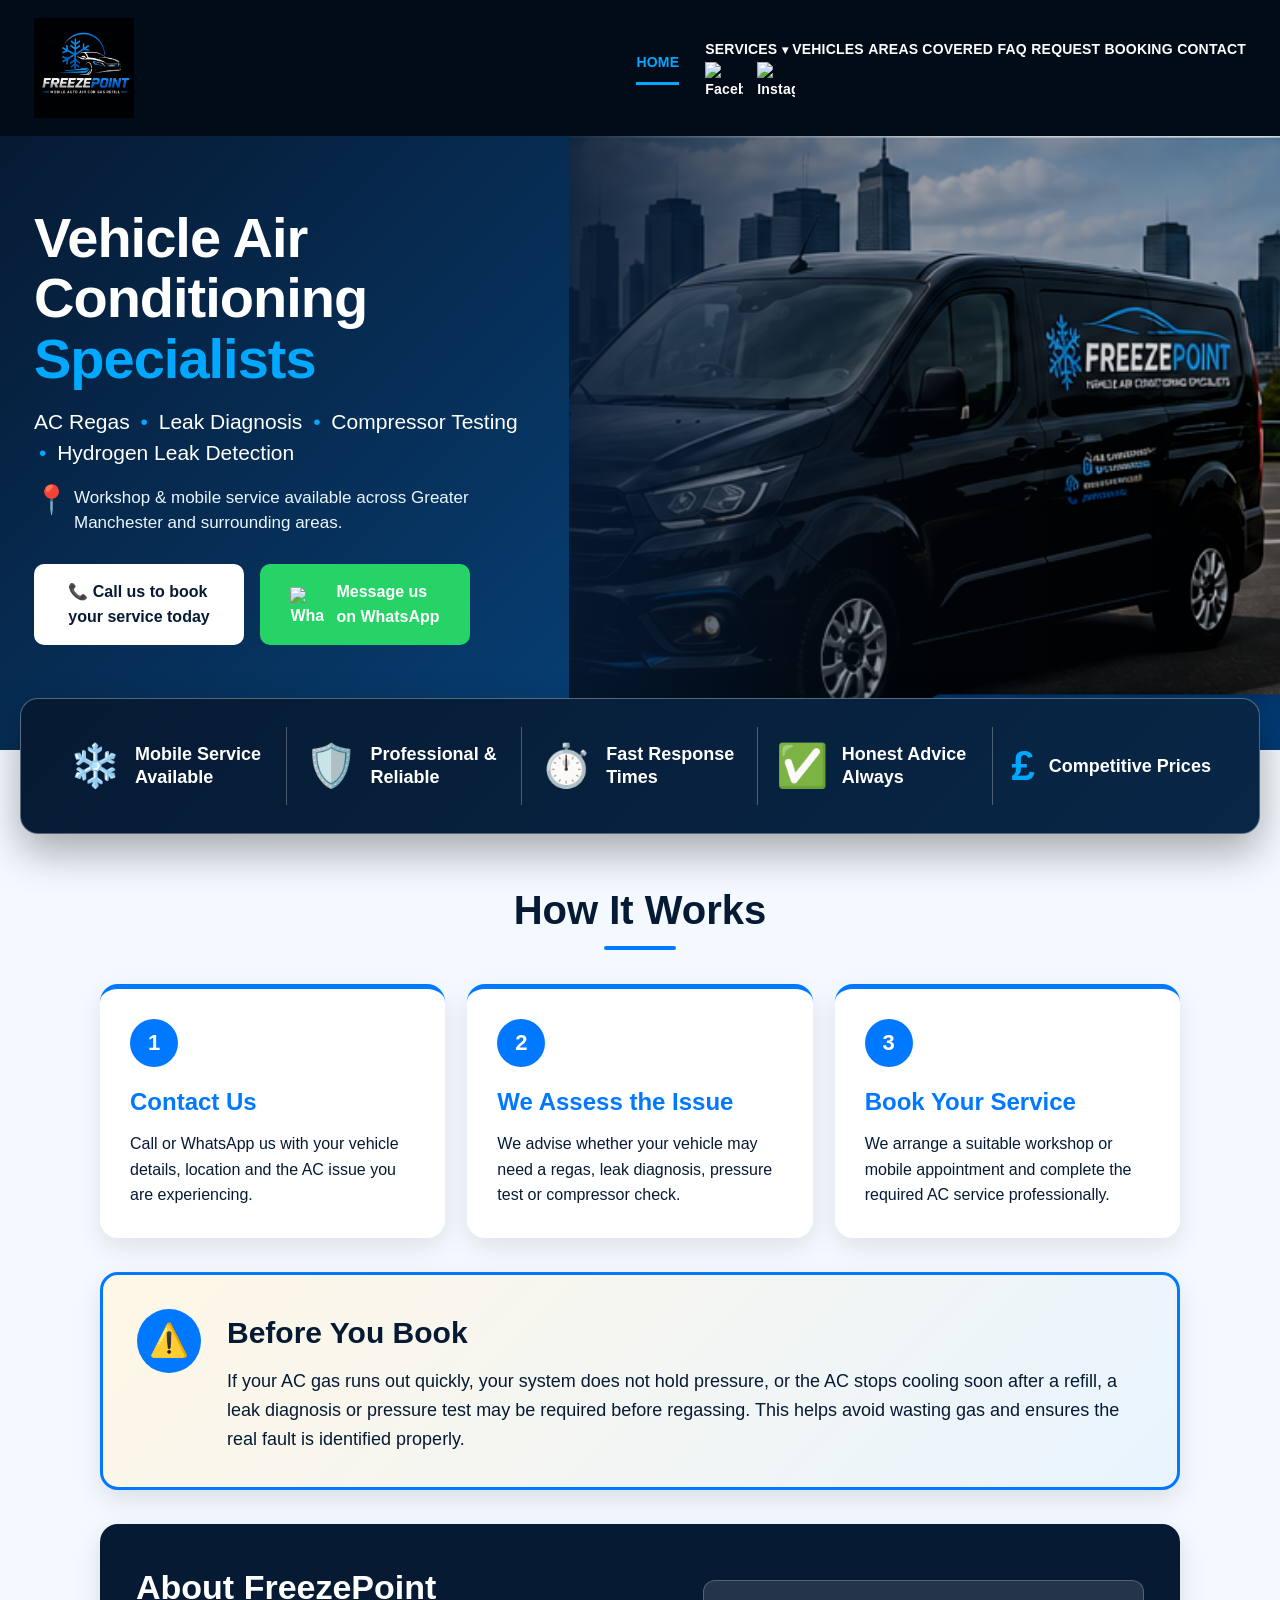
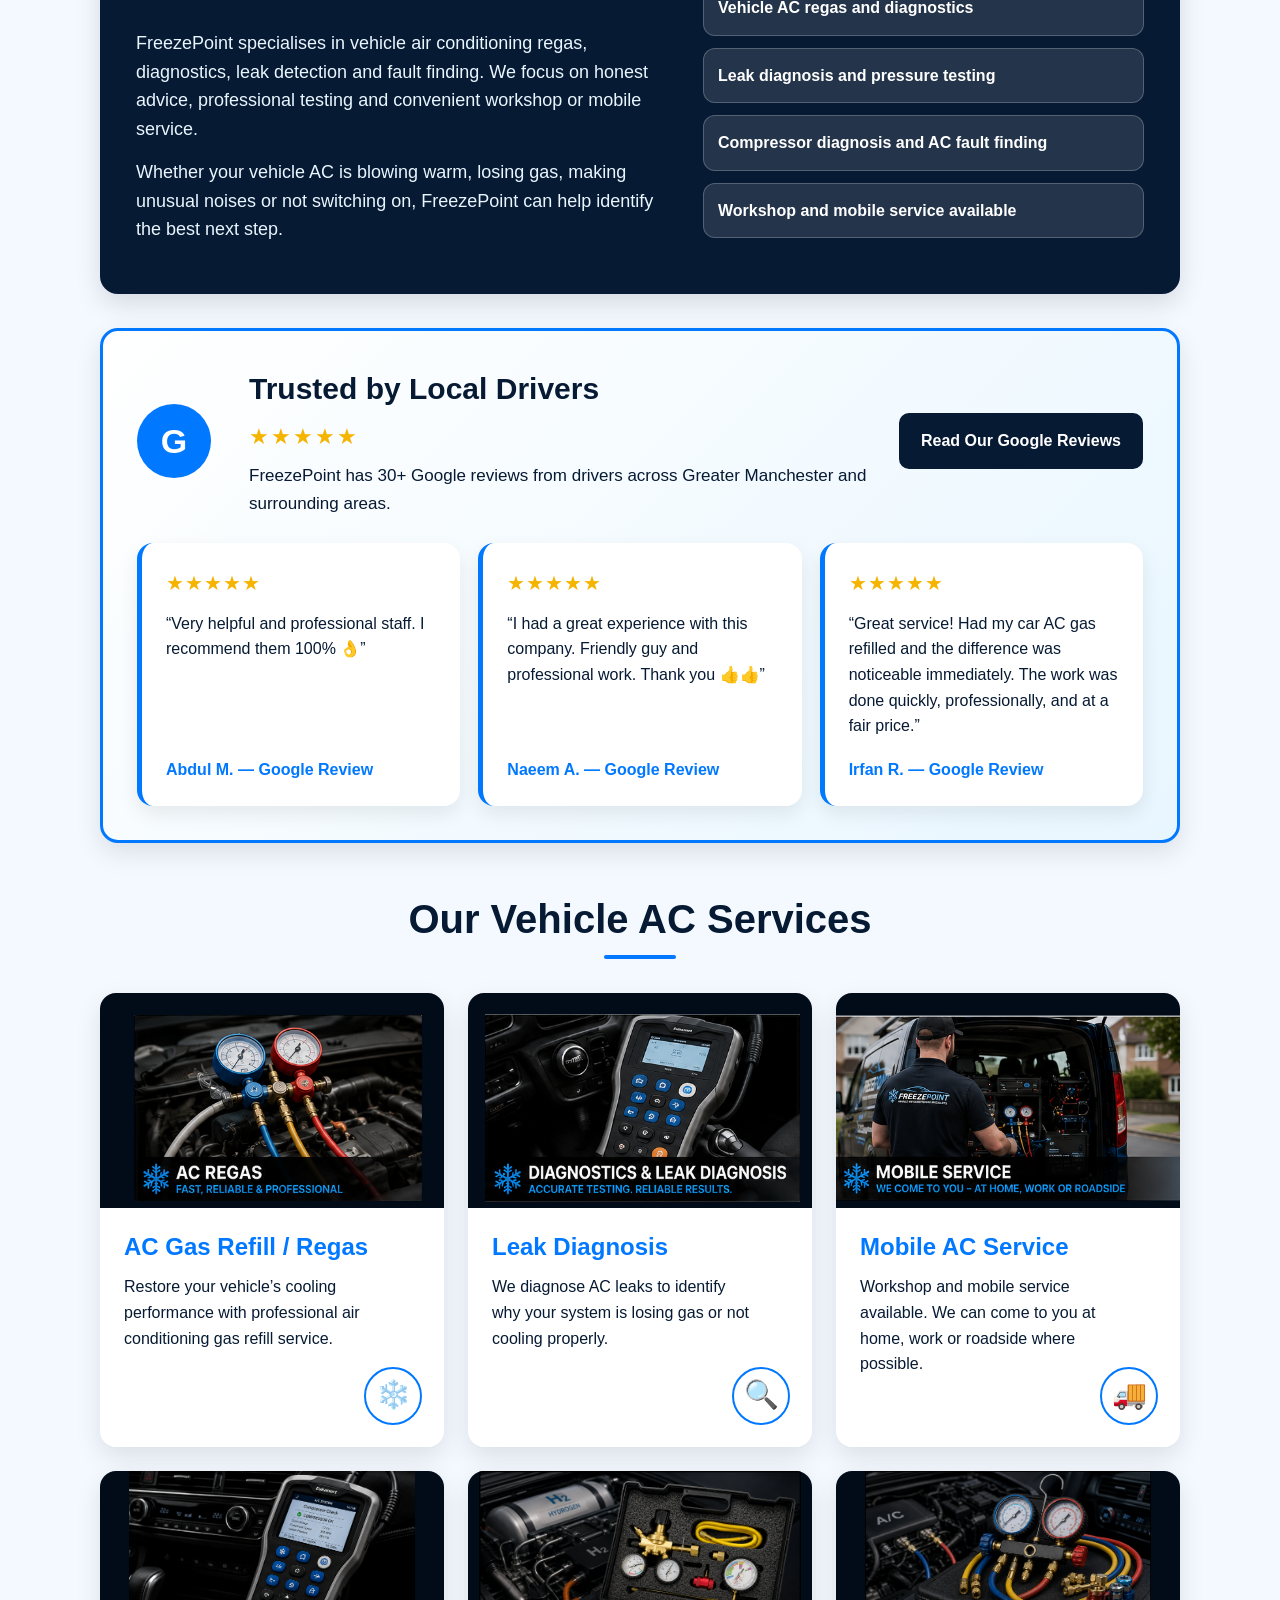
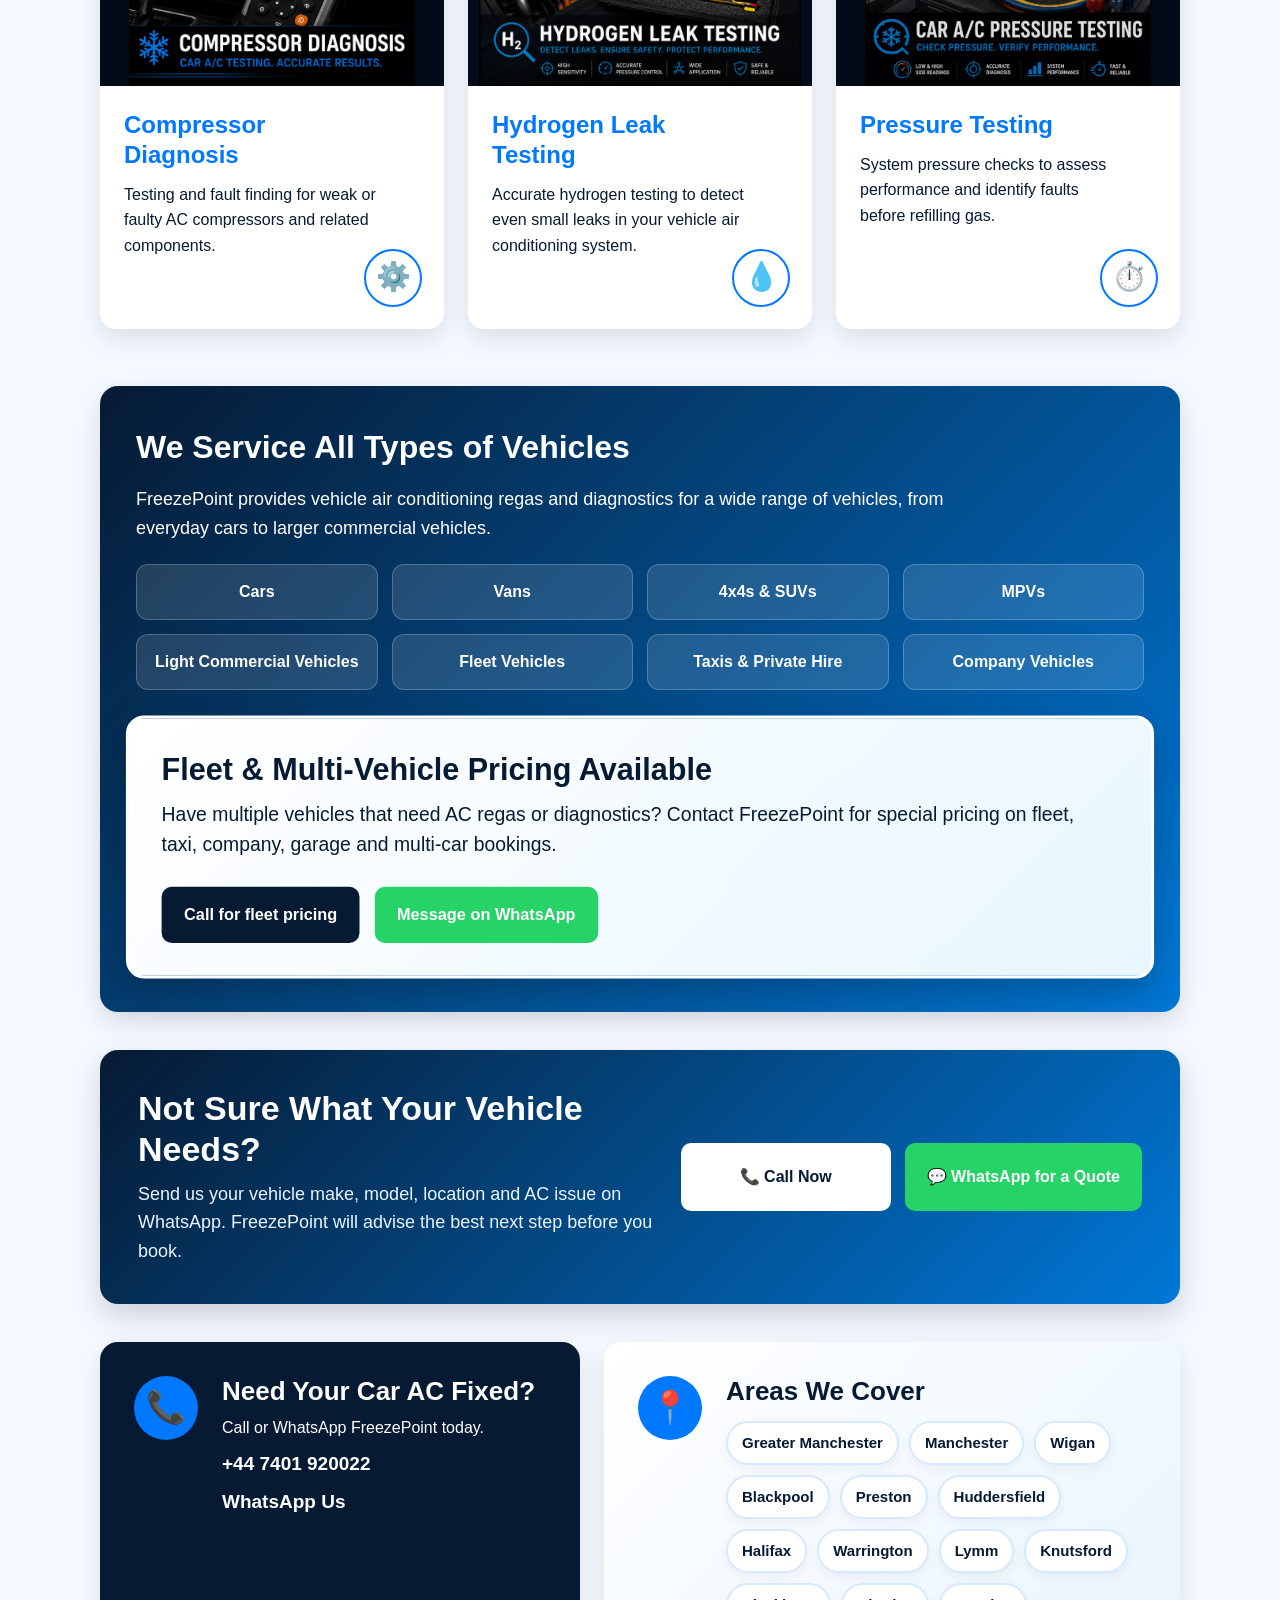
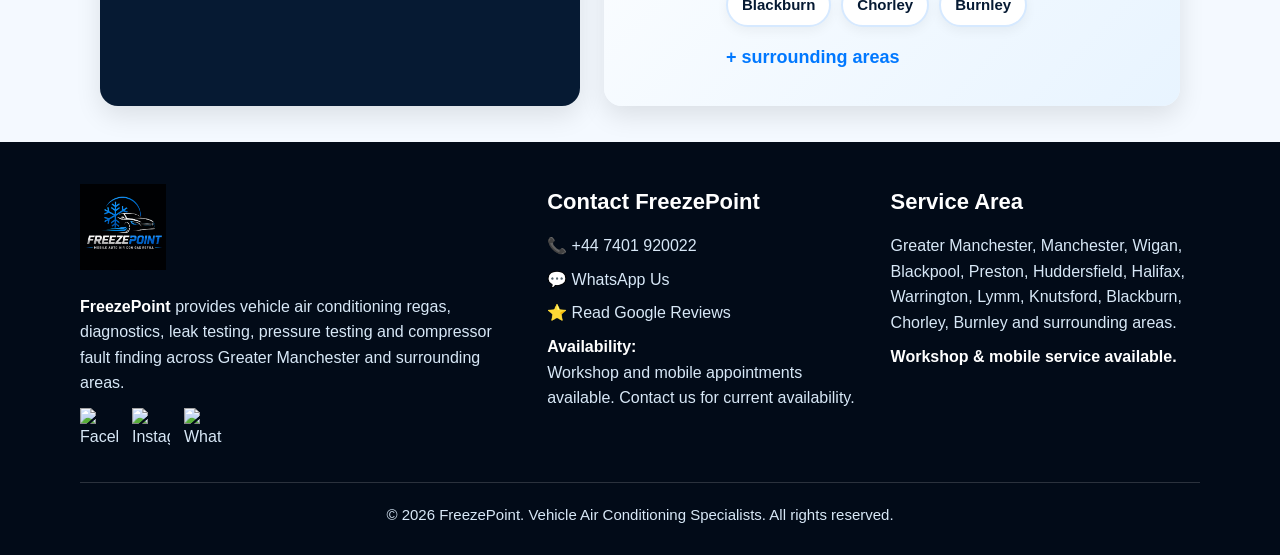
==== index.html @ a3fbeaed "Add AC not cooling link to services menu" ====
<!DOCTYPE html>
<html lang="en">
<head>
  <meta charset="UTF-8" />
  <meta name="viewport" content="width=device-width, initial-scale=1.0" />

  <title>FreezePoint | Vehicle Air Conditioning Specialists</title>

  <meta name="description" content="FreezePoint provides vehicle air conditioning services including AC regas, leak diagnosis, compressor diagnosis, hydrogen leak testing, workshop and mobile service across Greater Manchester and surrounding areas.">

  <link rel="icon" href="favicon.png">

  <style>
    * {
      margin: 0;
      padding: 0;
      box-sizing: border-box;
    }

    body {
      font-family: Arial, Helvetica, sans-serif;
      background: #f4f9ff;
      color: #061a33;
      line-height: 1.6;
    }

    a {
      text-decoration: none;
    }

    .navbar {
      background: #020b18;
      padding: 18px 34px;
      min-height: 118px;
      display: flex;
      align-items: center;
      justify-content: space-between;
      gap: 25px;
      flex-wrap: wrap;
    }

    .logo {
      height: 100px;
      width: auto;
      display: block;
      object-fit: contain;
    }

    .nav-right {
      display: flex;
      align-items: center;
      gap: 26px;
      flex-wrap: wrap;
    }

    .nav-right a {
      color: white;
      font-size: 14px;
      font-weight: 800;
      letter-spacing: 0.2px;
    }

    .nav-right a:hover,
    .nav-right .active {
      color: #00a8ff;
    }

    .nav-right .active {
      border-bottom: 3px solid #00a8ff;
      padding-bottom: 8px;
    }

  .nav-dropdown {
  position: relative;
  display: inline-block;
}

.dropdown-toggle {
  background: none;
  border: none;
  color: white;
  font-size: 14px;
  font-weight: 800;
  letter-spacing: 0.2px;
  cursor: pointer;
  font-family: Arial, Helvetica, sans-serif;
}

.dropdown-toggle::after {
  content: " ▾";
  font-size: 12px;
}

.dropdown-menu {
  display: none;
  position: absolute;
  top: 28px;
  left: 0;
  background: #020b18;
  min-width: 250px;
  border-radius: 10px;
  padding: 10px 0;
  box-shadow: 0 12px 28px rgba(0,0,0,0.28);
  z-index: 99999;
  text-align: left;
}

.dropdown-menu a {
  display: block;
  padding: 12px 18px;
  color: white;
  font-size: 14px;
  font-weight: 800;
  white-space: nowrap;
}

.dropdown-menu a:hover {
  background: #061a33;
  color: #00a8ff;
}

.nav-dropdown.open .dropdown-menu {
  display: block;
}
    .social-icons {
      display: flex;
      gap: 14px;
      align-items: center;
    }

    .social-icons img {
      width: 38px;
      height: 38px;
      display: block;
      transition: transform 0.2s ease;
    }

    .social-icons img:hover {
      transform: scale(1.08);
    }

    .hero {
      background: #061a33;
      color: white;
      display: grid;
      grid-template-columns: 1fr 1.25fr;
      min-height: 520px;
      overflow: hidden;
    }

    .hero-text {
      padding: 72px 34px 105px;
      display: flex;
      flex-direction: column;
      justify-content: center;
      background: linear-gradient(135deg, #061a33, #073f74);
      position: relative;
      z-index: 2;
    }

    .hero-text h1 {
      font-size: 56px;
      line-height: 1.08;
      font-weight: 900;
      margin-bottom: 18px;
      letter-spacing: -1px;
    }

    .hero-text h1 span {
      color: #00a8ff;
      display: block;
    }

    .hero-services {
      font-size: 21px;
      line-height: 1.45;
      margin-bottom: 18px;
      max-width: 520px;
      text-align: left;
    }

    .blue-dot {
      color: #00a8ff;
      padding: 0 5px;
    }

    .hero-location {
      display: grid;
      grid-template-columns: 28px 1fr;
      gap: 12px;
      align-items: start;
      font-size: 17px;
      line-height: 1.45;
      max-width: 520px;
      margin-bottom: 28px;
      color: #eaf6ff;
    }

    .pin {
      color: #00a8ff;
      font-size: 28px;
      line-height: 1;
    }

    .hero-buttons {
      display: flex;
      gap: 16px;
      flex-wrap: wrap;
      align-items: center;
      max-width: 520px;
    }

    .btn {
      display: inline-flex;
      align-items: center;
      justify-content: center;
      gap: 12px;
      padding: 15px 22px;
      border-radius: 10px;
      font-weight: 900;
      font-size: 16px;
      min-height: 68px;
      min-width: 210px;
      text-align: left;
      transition: transform 0.2s ease, opacity 0.2s ease;
    }

    .btn:hover {
      transform: translateY(-2px);
      opacity: 0.94;
    }

    .btn-call {
      background: white;
      color: #061a33;
    }

    .btn-whatsapp {
      background: #25d366;
      color: white;
    }

    .btn img {
      width: 34px;
      height: 34px;
    }

    .hero-image {
      position: relative;
      min-height: 520px;
      background: #020b18;
      overflow: hidden;
    }

    .hero-image::before {
      content: "";
      position: absolute;
      inset: 0;
      background: linear-gradient(90deg, rgba(6,26,51,0.9), rgba(6,26,51,0.15), rgba(6,26,51,0));
      z-index: 2;
    }

    .hero-image img {
      width: 100%;
      height: 100%;
      object-fit: cover;
      object-position: right center;
      display: block;
      filter: brightness(0.9) contrast(1.05);
    }

    .trust-bar {
      max-width: 1240px;
      margin: -52px auto 52px;
      background: linear-gradient(135deg, #061a33, #082747);
      color: white;
      border-radius: 18px;
      padding: 28px 30px;
      display: grid;
      grid-template-columns: repeat(5, 1fr);
      box-shadow: 0 18px 42px rgba(0,0,0,0.32);
      position: relative;
      z-index: 5;
      border: 1px solid rgba(255,255,255,0.32);
    }

    .trust-item {
      display: flex;
      align-items: center;
      justify-content: center;
      gap: 14px;
      padding: 10px 18px;
      border-right: 1px solid rgba(255,255,255,0.28);
      font-size: 18px;
      font-weight: 900;
      line-height: 1.25;
      text-align: left;
      min-height: 78px;
    }

    .trust-item:last-child {
      border-right: none;
    }

    .trust-icon {
      font-size: 42px;
      color: #00a8ff;
      flex: 0 0 auto;
    }

    section {
      max-width: 1120px;
      margin: auto;
      padding: 22px 20px;
    }

    .section-title {
      text-align: center;
      margin-bottom: 34px;
    }

    .section-title h2 {
      font-size: 40px;
      color: #061a33;
      line-height: 1.2;
      margin-bottom: 12px;
      font-weight: 900;
    }

    .underline {
      width: 72px;
      height: 4px;
      background: #0078ff;
      border-radius: 20px;
      margin: 0 auto;
    }

    .how-it-works {
      max-width: 1120px;
      margin: 10px auto 20px;
      padding: 0 20px;
    }

    .how-grid {
      display: grid;
      grid-template-columns: repeat(3, 1fr);
      gap: 22px;
    }

    .how-card {
      background: white;
      border-radius: 18px;
      padding: 30px;
      box-shadow: 0 10px 26px rgba(0,0,0,0.09);
      border-top: 5px solid #0078ff;
      min-height: 230px;
    }

    .how-number {
      width: 48px;
      height: 48px;
      border-radius: 50%;
      background: #0078ff;
      color: white;
      display: flex;
      align-items: center;
      justify-content: center;
      font-size: 22px;
      font-weight: 900;
      margin-bottom: 16px;
    }

    .how-card h3 {
      font-size: 24px;
      color: #0078ff;
      margin-bottom: 10px;
      font-weight: 900;
    }

    .how-card p {
      font-size: 16px;
      color: #061a33;
    }

    .before-book {
      max-width: 1120px;
      margin: 34px auto 20px;
      padding: 0 20px;
    }

    .before-book-box {
      background: linear-gradient(135deg, #fff7e6, #e8f4ff);
      border: 3px solid #0078ff;
      border-radius: 18px;
      padding: 34px;
      box-shadow: 0 10px 26px rgba(0,0,0,0.10);
      display: grid;
      grid-template-columns: 70px 1fr;
      gap: 20px;
      align-items: start;
    }

    .before-icon {
      width: 64px;
      height: 64px;
      border-radius: 50%;
      background: #0078ff;
      color: white;
      display: flex;
      align-items: center;
      justify-content: center;
      font-size: 32px;
    }

    .before-book-box h2 {
      font-size: 30px;
      color: #061a33;
      margin-bottom: 10px;
      font-weight: 900;
    }

    .before-book-box p {
      font-size: 18px;
      color: #061a33;
      max-width: 900px;
    }

    .about-section {
      max-width: 1120px;
      margin: 34px auto 30px;
      padding: 0 20px;
    }

    .about-box {
      background: #061a33;
      color: white;
      border-radius: 18px;
      padding: 36px;
      box-shadow: 0 10px 26px rgba(0,0,0,0.12);
      display: grid;
      grid-template-columns: 1.1fr 0.9fr;
      gap: 28px;
      align-items: center;
    }

    .about-box h2 {
      font-size: 34px;
      margin-bottom: 14px;
      font-weight: 900;
    }

    .about-box p {
      font-size: 18px;
      color: #eaf6ff;
      margin-bottom: 14px;
    }

    .about-highlights {
      display: grid;
      grid-template-columns: 1fr;
      gap: 12px;
    }

    .about-highlights div {
      background: rgba(255,255,255,0.12);
      border: 1px solid rgba(255,255,255,0.22);
      border-radius: 12px;
      padding: 14px;
      font-weight: 900;
      color: white;
    }

    .google-reviews {
      max-width: 1120px;
      margin: 34px auto 30px;
      padding: 0 20px;
    }

    .reviews-box {
      background: linear-gradient(135deg, #ffffff, #e8f6ff);
      border: 3px solid #0078ff;
      border-radius: 18px;
      padding: 34px;
      box-shadow: 0 10px 26px rgba(0,0,0,0.10);
    }

    .reviews-top {
      display: grid;
      grid-template-columns: 90px 1fr auto;
      gap: 22px;
      align-items: center;
      margin-bottom: 26px;
    }

    .reviews-icon {
      width: 74px;
      height: 74px;
      border-radius: 50%;
      background: #0078ff;
      color: white;
      display: flex;
      align-items: center;
      justify-content: center;
      font-size: 34px;
      font-weight: 900;
    }

    .reviews-box h2 {
      font-size: 30px;
      color: #061a33;
      margin-bottom: 6px;
      font-weight: 900;
    }

    .reviews-stars {
      font-size: 22px;
      margin-bottom: 8px;
      color: #f5b400;
      letter-spacing: 2px;
    }

    .reviews-box p {
      font-size: 17px;
      color: #061a33;
    }

    .reviews-button {
      display: inline-flex;
      align-items: center;
      justify-content: center;
      background: #061a33;
      color: white;
      padding: 15px 22px;
      border-radius: 10px;
      font-weight: 900;
      font-size: 16px;
      min-width: 210px;
      white-space: nowrap;
      transition: transform 0.2s ease, opacity 0.2s ease;
    }

    .reviews-button:hover {
      transform: translateY(-2px);
      opacity: 0.94;
    }

    .review-cards {
      display: grid;
      grid-template-columns: repeat(3, 1fr);
      gap: 18px;
    }

    .review-card {
      background: white;
      border-radius: 16px;
      padding: 24px;
      box-shadow: 0 8px 20px rgba(0,0,0,0.08);
      border-left: 5px solid #0078ff;
      min-height: 235px;
      display: flex;
      flex-direction: column;
      justify-content: space-between;
    }

    .review-card .stars {
      color: #f5b400;
      font-size: 20px;
      letter-spacing: 1px;
      margin-bottom: 12px;
    }

    .review-card p {
      font-size: 16px;
      color: #061a33;
      margin-bottom: 18px;
    }

    .review-name {
      font-weight: 900;
      color: #0078ff;
      font-size: 16px;
    }

    .services-grid {
      display: grid;
      grid-template-columns: repeat(3, 1fr);
      gap: 24px;
    }

    .service-card {
      background: white;
      border-radius: 16px;
      overflow: hidden;
      box-shadow: 0 10px 26px rgba(0,0,0,0.10);
      display: flex;
      flex-direction: column;
      min-height: 430px;
      transition: transform 0.2s ease;
    }

    .service-card:hover {
      transform: translateY(-4px);
    }

    .service-image {
      height: 215px;
      background: #020b18;
      overflow: hidden;
      display: flex;
      align-items: center;
      justify-content: center;
    }

    .service-image img {
      width: 100%;
      height: 100%;
      object-fit: contain;
      object-position: center;
      display: block;
      background: #020b18;
    }

    .service-content {
      position: relative;
      flex: 1;
      padding: 24px 24px 70px;
    }

    .service-content h3 {
      color: #0078ff;
      font-size: 24px;
      line-height: 1.25;
      margin-bottom: 12px;
      font-weight: 900;
      padding-right: 42px;
    }

    .service-content p {
      font-size: 16px;
      color: #061a33;
      padding-right: 36px;
    }

    .card-icon {
      position: absolute;
      right: 22px;
      bottom: 22px;
      width: 58px;
      height: 58px;
      border: 2px solid #0078ff;
      border-radius: 50%;
      color: #0078ff;
      background: white;
      display: flex;
      align-items: center;
      justify-content: center;
      font-size: 28px;
    }

    .vehicle-types {
      max-width: 1120px;
      margin: 35px auto 20px;
      padding: 0 20px;
    }

    .vehicle-types-box {
      background: linear-gradient(135deg, #061a33, #0078d7);
      color: white;
      border-radius: 18px;
      padding: 36px;
      box-shadow: 0 10px 26px rgba(0,0,0,0.12);
    }

    .vehicle-types-box h2 {
      text-align: left;
      font-size: 32px;
      margin-bottom: 12px;
      font-weight: 900;
    }

    .vehicle-types-box p {
      font-size: 18px;
      margin-bottom: 22px;
      max-width: 850px;
    }

    .vehicle-list {
      display: grid;
      grid-template-columns: repeat(4, 1fr);
      gap: 14px;
      margin-bottom: 28px;
    }

    .vehicle-list div {
      background: rgba(255,255,255,0.12);
      border: 1px solid rgba(255,255,255,0.22);
      border-radius: 12px;
      padding: 14px;
      font-weight: 800;
      text-align: center;
    }

    .fleet-pricing {
      background: linear-gradient(135deg, #ffffff, #e8f6ff);
      color: #061a33;
      border: 3px solid #ffffff;
      border-radius: 18px;
      padding: 32px;
      margin-top: 12px;
      box-shadow: 0 14px 34px rgba(0,0,0,0.22);
      transform: scale(1.02);
    }

    .fleet-pricing h3 {
      font-size: 30px;
      line-height: 1.2;
      margin-bottom: 12px;
      font-weight: 900;
      color: #061a33;
    }

    .fleet-pricing p {
      font-size: 19px;
      line-height: 1.55;
      margin-bottom: 18px;
      max-width: 930px;
      color: #061a33;
    }

    .fleet-pricing a {
      display: inline-flex;
      align-items: center;
      justify-content: center;
      background: #061a33;
      color: white;
      padding: 15px 22px;
      border-radius: 10px;
      font-weight: 900;
      font-size: 16px;
      margin-right: 10px;
      margin-top: 8px;
      min-width: 190px;
    }

    .fleet-pricing .whatsapp-link {
      background: #25d366;
      color: white;
    }

    .final-cta {
      max-width: 1120px;
      margin: 38px auto 20px;
      padding: 0 20px;
    }

    .final-cta-box {
      background: linear-gradient(135deg, #061a33, #0078d7);
      color: white;
      border-radius: 18px;
      padding: 38px;
      box-shadow: 0 12px 30px rgba(0,0,0,0.16);
      display: grid;
      grid-template-columns: 1fr auto;
      gap: 26px;
      align-items: center;
    }

    .final-cta-box h2 {
      font-size: 34px;
      line-height: 1.2;
      margin-bottom: 10px;
      font-weight: 900;
    }

    .final-cta-box p {
      font-size: 18px;
      color: #eaf6ff;
      max-width: 760px;
    }

    .final-cta-buttons {
      display: flex;
      flex-wrap: wrap;
      gap: 14px;
      justify-content: flex-end;
    }

    .cta-white {
      background: white;
      color: #061a33;
    }

    .cta-green {
      background: #25d366;
      color: white;
    }

    .bottom-grid {
      max-width: 1120px;
      margin: 38px auto 36px;
      padding: 0 20px;
      display: grid;
      grid-template-columns: 1fr 1.2fr;
      gap: 24px;
    }

    .contact-box,
    .areas-box {
      border-radius: 18px;
      box-shadow: 0 10px 26px rgba(0,0,0,0.10);
      min-height: 220px;
    }

    .contact-box {
      background: #061a33;
      color: white;
      padding: 34px;
      display: grid;
      grid-template-columns: 70px 1fr;
      gap: 18px;
      align-items: start;
    }

    .areas-box {
      background: linear-gradient(135deg, #ffffff, #e8f4ff);
      color: #061a33;
      padding: 34px;
      display: grid;
      grid-template-columns: 70px 1fr;
      gap: 18px;
      align-items: start;
    }

    .contact-icon,
    .areas-icon {
      width: 64px;
      height: 64px;
      border-radius: 50%;
      background: #0078ff;
      color: white;
      display: flex;
      align-items: center;
      justify-content: center;
      font-size: 32px;
    }

    .contact-box h3,
    .areas-box h3 {
      font-size: 26px;
      line-height: 1.2;
      margin-bottom: 8px;
      font-weight: 900;
    }

    .contact-box a {
      color: white;
      display: block;
      font-size: 19px;
      font-weight: 800;
      margin-top: 8px;
    }

    .area-list {
      display: flex;
      flex-wrap: wrap;
      gap: 10px;
      margin-top: 14px;
    }

    .area-list span {
      background: #ffffff;
      border: 2px solid #d6e9ff;
      color: #061a33;
      border-radius: 999px;
      padding: 8px 14px;
      font-size: 15px;
      font-weight: 900;
      box-shadow: 0 4px 12px rgba(0,0,0,0.05);
    }

    .surrounding-areas {
      margin-top: 16px;
      font-size: 18px;
      font-weight: 900;
      color: #0078ff;
    }

    footer {
      background: #020b18;
      color: white;
      padding: 42px 20px 28px;
    }

    .footer-inner {
      max-width: 1120px;
      margin: auto;
      display: grid;
      grid-template-columns: 1.4fr 1fr 1fr;
      gap: 34px;
      align-items: start;
    }

    .footer-logo {
      height: 86px;
      width: auto;
      margin-bottom: 16px;
    }

    .footer-col h3 {
      font-size: 22px;
      margin-bottom: 14px;
      font-weight: 900;
      color: white;
    }

    .footer-col p,
    .footer-col a {
      color: #d8e8f7;
      font-size: 16px;
      margin-bottom: 8px;
      display: block;
    }

    .footer-col a:hover {
      color: #00a8ff;
    }

    .footer-strong {
      color: white;
      font-weight: 900;
    }

    .footer-icons {
      display: flex;
      align-items: center;
      gap: 14px;
      margin-top: 12px;
    }

    .footer-icons img {
      width: 38px;
      height: 38px;
      display: block;
    }

    .footer-bottom {
      max-width: 1120px;
      margin: 28px auto 0;
      padding-top: 20px;
      border-top: 1px solid rgba(255,255,255,0.16);
      text-align: center;
      color: #d8e8f7;
      font-size: 15px;
    }

    @media (max-width: 950px) {
      .logo {
        height: 90px;
      }

      .navbar {
        justify-content: center;
        text-align: center;
        padding: 18px 20px;
      }

      .nav-right {
        justify-content: center;
        gap: 16px;
      }

      .hero {
        grid-template-columns: 1fr;
      }

      .hero-text {
        padding: 58px 24px 88px;
      }

      .hero-text h1 {
        font-size: 42px;
      }

      .hero-services {
        font-size: 18px;
      }

      .hero-image {
        display: none;
      }

      .trust-bar,
      .services-grid,
      .bottom-grid,
      .vehicle-list,
      .how-grid,
      .reviews-top,
      .review-cards,
      .final-cta-box,
      .footer-inner {
        grid-template-columns: 1fr;
      }

      .trust-bar {
        max-width: 92%;
        margin: -35px auto 42px;
        padding: 24px;
      }

      .trust-item {
        border-right: none;
        border-bottom: 1px solid rgba(255,255,255,0.22);
        justify-content: flex-start;
        font-size: 17px;
        min-height: auto;
      }

      .trust-item:last-child {
        border-bottom: none;
      }

      .trust-icon {
        font-size: 34px;
      }

      .contact-box,
      .areas-box,
      .before-book-box,
      .about-box {
        grid-template-columns: 1fr;
      }

      .reviews-top {
        text-align: center;
      }

      .reviews-icon {
        margin: auto;
      }

      .reviews-button {
        width: 100%;
      }

      .service-card {
        min-height: auto;
      }

      .service-image {
        height: 230px;
      }

      .fleet-pricing {
        transform: none;
        padding: 28px;
      }

      .fleet-pricing h3 {
        font-size: 26px;
      }

      .fleet-pricing a {
        display: flex;
        width: 100%;
        margin-right: 0;
      }

      .section-title h2 {
        font-size: 32px;
      }

      .about-box h2,
      .before-book-box h2,
      .final-cta-box h2 {
        font-size: 28px;
      }

      .final-cta-buttons {
        justify-content: stretch;
      }

      .final-cta-buttons .btn {
        width: 100%;
      }

      .footer-inner {
        text-align: center;
      }

      .footer-icons {
        justify-content: center;
      }

      .footer-logo {
        margin-left: auto;
        margin-right: auto;
      }
    }
  </style>
</head>

<body>

<nav class="navbar">
  <a href="index.html">
    <img class="logo" src="logo.png" alt="FreezePoint logo">
  </a>

  <div class="nav-right">
    <a class="active" href="index.html">HOME</a>

    <div class="nav-dropdown">
  <button class="dropdown-toggle" type="button" onclick="toggleServicesDropdown()">
    SERVICES
  </button>

<div class="dropdown-menu" id="servicesDropdown">
  <a href="ac-regas.html">AC Regas</a>
  <a href="leak-diagnosis.html">Leak Diagnosis</a>
  <a href="mobile-ac-service.html">Mobile AC Service</a>
  <a href="compressor-diagnosis.html">Compressor Diagnosis</a>
  <a href="hydrogen-leak-testing.html">Hydrogen Leak Testing</a>
  <a href="pressure-testing.html">Pressure Testing</a>
  <a href="ac-not-cooling.html">AC Not Cooling?</a>
</div>

    <a href="index.html#vehicle-types">VEHICLES</a>
    <a href="index.html#areas">AREAS COVERED</a>
    <a href="faq.html">FAQ</a>
    <a href="booking.html">REQUEST BOOKING</a>
    <a href="index.html#contact">CONTACT</a>

    <div class="social-icons">
      <a href="https://www.facebook.com/freezepointuk.aircon/" target="_blank" aria-label="Facebook">
        <img src="https://cdn-icons-png.flaticon.com/512/733/733547.png" alt="Facebook">
      </a>

      <a href="https://www.instagram.com/freezepointaircongasrefill/" target="_blank" aria-label="Instagram">
        <img src="https://cdn-icons-png.flaticon.com/512/2111/2111463.png" alt="Instagram">
      </a>
    </div>
  </div>
</nav>

  <header class="hero">
    <div class="hero-text">
      <h1>Vehicle Air Conditioning <span>Specialists</span></h1>

      <div class="hero-services">
        AC Regas <span class="blue-dot">•</span>
        Leak Diagnosis <span class="blue-dot">•</span>
        Compressor Testing <span class="blue-dot">•</span>
        Hydrogen Leak Detection
      </div>

      <div class="hero-location">
        <div class="pin">📍</div>
        <div>Workshop & mobile service available across Greater Manchester and surrounding areas.</div>
      </div>

      <div class="hero-buttons">
        <a class="btn btn-call" href="tel:+447401920022">
          📞 Call us to book<br>your service today
        </a>

        <a class="btn btn-whatsapp" href="https://wa.me/447401920022" target="_blank">
          <img src="https://cdn-icons-png.flaticon.com/512/733/733585.png" alt="WhatsApp">
          Message us<br>on WhatsApp
        </a>
      </div>
    </div>

    <div class="hero-image">
      <img src="hero-banner.png" alt="FreezePoint vehicle air conditioning service van">
    </div>
  </header>

  <div class="trust-bar">
    <div class="trust-item"><span class="trust-icon">❄️</span> Mobile Service Available</div>
    <div class="trust-item"><span class="trust-icon">🛡️</span> Professional & Reliable</div>
    <div class="trust-item"><span class="trust-icon">⏱️</span> Fast Response Times</div>
    <div class="trust-item"><span class="trust-icon">✅</span> Honest Advice Always</div>
    <div class="trust-item"><span class="trust-icon">£</span> Competitive Prices</div>
  </div>

  <section class="how-it-works">
    <div class="section-title">
      <h2>How It Works</h2>
      <div class="underline"></div>
    </div>

    <div class="how-grid">
      <div class="how-card">
        <div class="how-number">1</div>
        <h3>Contact Us</h3>
        <p>Call or WhatsApp us with your vehicle details, location and the AC issue you are experiencing.</p>
      </div>

      <div class="how-card">
        <div class="how-number">2</div>
        <h3>We Assess the Issue</h3>
        <p>We advise whether your vehicle may need a regas, leak diagnosis, pressure test or compressor check.</p>
      </div>

      <div class="how-card">
        <div class="how-number">3</div>
        <h3>Book Your Service</h3>
        <p>We arrange a suitable workshop or mobile appointment and complete the required AC service professionally.</p>
      </div>
    </div>
  </section>

  <section class="before-book">
    <div class="before-book-box">
      <div class="before-icon">⚠️</div>
      <div>
        <h2>Before You Book</h2>
        <p>
          If your AC gas runs out quickly, your system does not hold pressure, or the AC stops cooling soon after a refill,
          a leak diagnosis or pressure test may be required before regassing. This helps avoid wasting gas and ensures the
          real fault is identified properly.
        </p>
      </div>
    </div>
  </section>

  <section class="about-section">
    <div class="about-box">
      <div>
        <h2>About FreezePoint</h2>
        <p>
          FreezePoint specialises in vehicle air conditioning regas, diagnostics, leak detection and fault finding.
          We focus on honest advice, professional testing and convenient workshop or mobile service.
        </p>
        <p>
          Whether your vehicle AC is blowing warm, losing gas, making unusual noises or not switching on,
          FreezePoint can help identify the best next step.
        </p>
      </div>

      <div class="about-highlights">
        <div>Vehicle AC regas and diagnostics</div>
        <div>Leak diagnosis and pressure testing</div>
        <div>Compressor diagnosis and AC fault finding</div>
        <div>Workshop and mobile service available</div>
      </div>
    </div>
  </section>

  <section class="google-reviews">
    <div class="reviews-box">
      <div class="reviews-top">
        <div class="reviews-icon">G</div>

        <div>
          <h2>Trusted by Local Drivers</h2>
          <div class="reviews-stars">★★★★★</div>
          <p>
            FreezePoint has 30+ Google reviews from drivers across Greater Manchester and surrounding areas.
          </p>
        </div>

        <a class="reviews-button" href="https://share.google/j4yk6cmoqHJZRJAdz" target="_blank">
          Read Our Google Reviews
        </a>
      </div>

      <div class="review-cards">
        <div class="review-card">
          <div>
            <div class="stars">★★★★★</div>
            <p>“Very helpful and professional staff. I recommend them 100% 👌”</p>
          </div>
          <div class="review-name">Abdul M. — Google Review</div>
        </div>

        <div class="review-card">
          <div>
            <div class="stars">★★★★★</div>
            <p>“I had a great experience with this company. Friendly guy and professional work. Thank you 👍👍”</p>
          </div>
          <div class="review-name">Naeem A. — Google Review</div>
        </div>

        <div class="review-card">
          <div>
            <div class="stars">★★★★★</div>
            <p>“Great service! Had my car AC gas refilled and the difference was noticeable immediately. The work was done quickly, professionally, and at a fair price.”</p>
          </div>
          <div class="review-name">Irfan R. — Google Review</div>
        </div>
      </div>
    </div>
  </section>

  <section id="services">
    <div class="section-title">
      <h2>Our Vehicle AC Services</h2>
      <div class="underline"></div>
    </div>

    <div class="services-grid">

      <a class="service-card" href="ac-regas.html">
  <div class="service-image">
    <img src="ac-regas-service.png" alt="Vehicle AC gas refill and regas service">
  </div>
  <div class="service-content">
    <h3>AC Gas Refill / Regas</h3>
    <p>Restore your vehicle’s cooling performance with professional air conditioning gas refill service.</p>
    <div class="card-icon">❄️</div>
  </div>
</a>
<a class="service-card" href="leak-diagnosis.html">
  <div class="service-image">
    <img src="leak-diagnosis-service.png" alt="Vehicle AC leak diagnosis">
  </div>
  <div class="service-content">
    <h3>Leak Diagnosis</h3>
    <p>We diagnose AC leaks to identify why your system is losing gas or not cooling properly.</p>
    <div class="card-icon">🔍</div>
  </div>
</a>

<a class="service-card" href="mobile-ac-service.html">
  <div class="service-image">
    <img src="mobile-ac-service.png" alt="Mobile vehicle AC service">
  </div>
  <div class="service-content">
    <h3>Mobile AC Service</h3>
    <p>Workshop and mobile service available. We can come to you at home, work or roadside where possible.</p>
    <div class="card-icon">🚚</div>
  </div>
</a>

<a class="service-card" href="compressor-diagnosis.html">
  <div class="service-image">
    <img src="compressor-diagnosis-service.png" alt="Vehicle AC compressor diagnosis">
  </div>
  <div class="service-content">
    <h3>Compressor Diagnosis</h3>
    <p>Testing and fault finding for weak or faulty AC compressors and related components.</p>
    <div class="card-icon">⚙️</div>
  </div>
</a>

<a class="service-card" href="hydrogen-leak-testing.html">
  <div class="service-image">
    <img src="hydrogen-leak-testing-service.png" alt="Vehicle AC hydrogen leak testing">
  </div>
  <div class="service-content">
    <h3>Hydrogen Leak Testing</h3>
    <p>Accurate hydrogen testing to detect even small leaks in your vehicle air conditioning system.</p>
    <div class="card-icon">💧</div>
  </div>
</a>

<a class="service-card" href="pressure-testing.html">
  <div class="service-image">
    <img src="pressure-testing-service.png" alt="Vehicle AC pressure testing">
  </div>
  <div class="service-content">
    <h3>Pressure Testing</h3>
    <p>System pressure checks to assess performance and identify faults before refilling gas.</p>
    <div class="card-icon">⏱️</div>
  </div>
</a>

    </div>
  </section>

  <section class="vehicle-types" id="vehicle-types">
    <div class="vehicle-types-box">
      <h2>We Service All Types of Vehicles</h2>

      <p>
        FreezePoint provides vehicle air conditioning regas and diagnostics for a wide range of vehicles,
        from everyday cars to larger commercial vehicles.
      </p>

      <div class="vehicle-list">
        <div>Cars</div>
        <div>Vans</div>
        <div>4x4s & SUVs</div>
        <div>MPVs</div>
        <div>Light Commercial Vehicles</div>
        <div>Fleet Vehicles</div>
        <div>Taxis & Private Hire</div>
        <div>Company Vehicles</div>
      </div>

      <div class="fleet-pricing">
        <h3>Fleet & Multi-Vehicle Pricing Available</h3>
        <p>
          Have multiple vehicles that need AC regas or diagnostics? Contact FreezePoint for special pricing
          on fleet, taxi, company, garage and multi-car bookings.
        </p>

        <a href="tel:+447401920022">Call for fleet pricing</a>
        <a class="whatsapp-link" href="https://wa.me/447401920022" target="_blank">Message on WhatsApp</a>
      </div>
    </div>
  </section>

  <section class="final-cta">
    <div class="final-cta-box">
      <div>
        <h2>Not Sure What Your Vehicle Needs?</h2>
        <p>
          Send us your vehicle make, model, location and AC issue on WhatsApp.
          FreezePoint will advise the best next step before you book.
        </p>
      </div>

      <div class="final-cta-buttons">
        <a class="btn cta-white" href="tel:+447401920022">📞 Call Now</a>
        <a class="btn cta-green" href="https://wa.me/447401920022" target="_blank">💬 WhatsApp for a Quote</a>
      </div>
    </div>
  </section>

  <div class="bottom-grid">

    <div class="contact-box" id="contact">
      <div class="contact-icon">📞</div>
      <div>
        <h3>Need Your Car AC Fixed?</h3>
        <p>Call or WhatsApp FreezePoint today.</p>
        <a href="tel:+447401920022">+44 7401 920022</a>
        <a href="https://wa.me/447401920022" target="_blank">WhatsApp Us</a>
      </div>
    </div>

    <div class="areas-box" id="areas">
      <div class="areas-icon">📍</div>
      <div>
        <h3>Areas We Cover</h3>

        <div class="area-list">
          <span>Greater Manchester</span>
          <span>Manchester</span>
          <span>Wigan</span>
          <span>Blackpool</span>
          <span>Preston</span>
          <span>Huddersfield</span>
          <span>Halifax</span>
          <span>Warrington</span>
          <span>Lymm</span>
          <span>Knutsford</span>
          <span>Blackburn</span>
          <span>Chorley</span>
          <span>Burnley</span>
        </div>

        <div class="surrounding-areas">+ surrounding areas</div>
      </div>
    </div>

  </div>

  <footer>
    <div class="footer-inner">

      <div class="footer-col">
        <img class="footer-logo" src="logo.png" alt="FreezePoint logo">
        <p>
          <span class="footer-strong">FreezePoint</span> provides vehicle air conditioning regas, diagnostics,
          leak testing, pressure testing and compressor fault finding across Greater Manchester and surrounding areas.
        </p>
        <div class="footer-icons">
          <a href="https://www.facebook.com/freezepointuk.aircon/" target="_blank" aria-label="Facebook">
            <img src="https://cdn-icons-png.flaticon.com/512/733/733547.png" alt="Facebook">
          </a>

          <a href="https://www.instagram.com/freezepointaircongasrefill/" target="_blank" aria-label="Instagram">
            <img src="https://cdn-icons-png.flaticon.com/512/2111/2111463.png" alt="Instagram">
          </a>

          <a href="https://wa.me/447401920022" target="_blank" aria-label="WhatsApp">
            <img src="https://cdn-icons-png.flaticon.com/512/733/733585.png" alt="WhatsApp">
          </a>
        </div>
      </div>

      <div class="footer-col">
        <h3>Contact FreezePoint</h3>
        <a href="tel:+447401920022">📞 +44 7401 920022</a>
        <a href="https://wa.me/447401920022" target="_blank">💬 WhatsApp Us</a>
        <a href="https://share.google/j4yk6cmoqHJZRJAdz" target="_blank">⭐ Read Google Reviews</a>
        <p><span class="footer-strong">Availability:</span><br>Workshop and mobile appointments available. Contact us for current availability.</p>
      </div>

      <div class="footer-col">
        <h3>Service Area</h3>
        <p>
          Greater Manchester, Manchester, Wigan, Blackpool, Preston, Huddersfield,
          Halifax, Warrington, Lymm, Knutsford, Blackburn, Chorley, Burnley and surrounding areas.
        </p>
        <p><span class="footer-strong">Workshop & mobile service available.</span></p>
      </div>

    </div>

    <div class="footer-bottom">
      © 2026 FreezePoint. Vehicle Air Conditioning Specialists. All rights reserved.
    </div>
  </footer>

<script>
  function toggleServicesDropdown() {
    var dropdown = document.querySelector(".nav-dropdown");
    dropdown.classList.toggle("open");
  }

  document.addEventListener("click", function(event) {
    var dropdown = document.querySelector(".nav-dropdown");

    if (!dropdown.contains(event.target)) {
      dropdown.classList.remove("open");
    }
  });
</script>

</body>
</html>
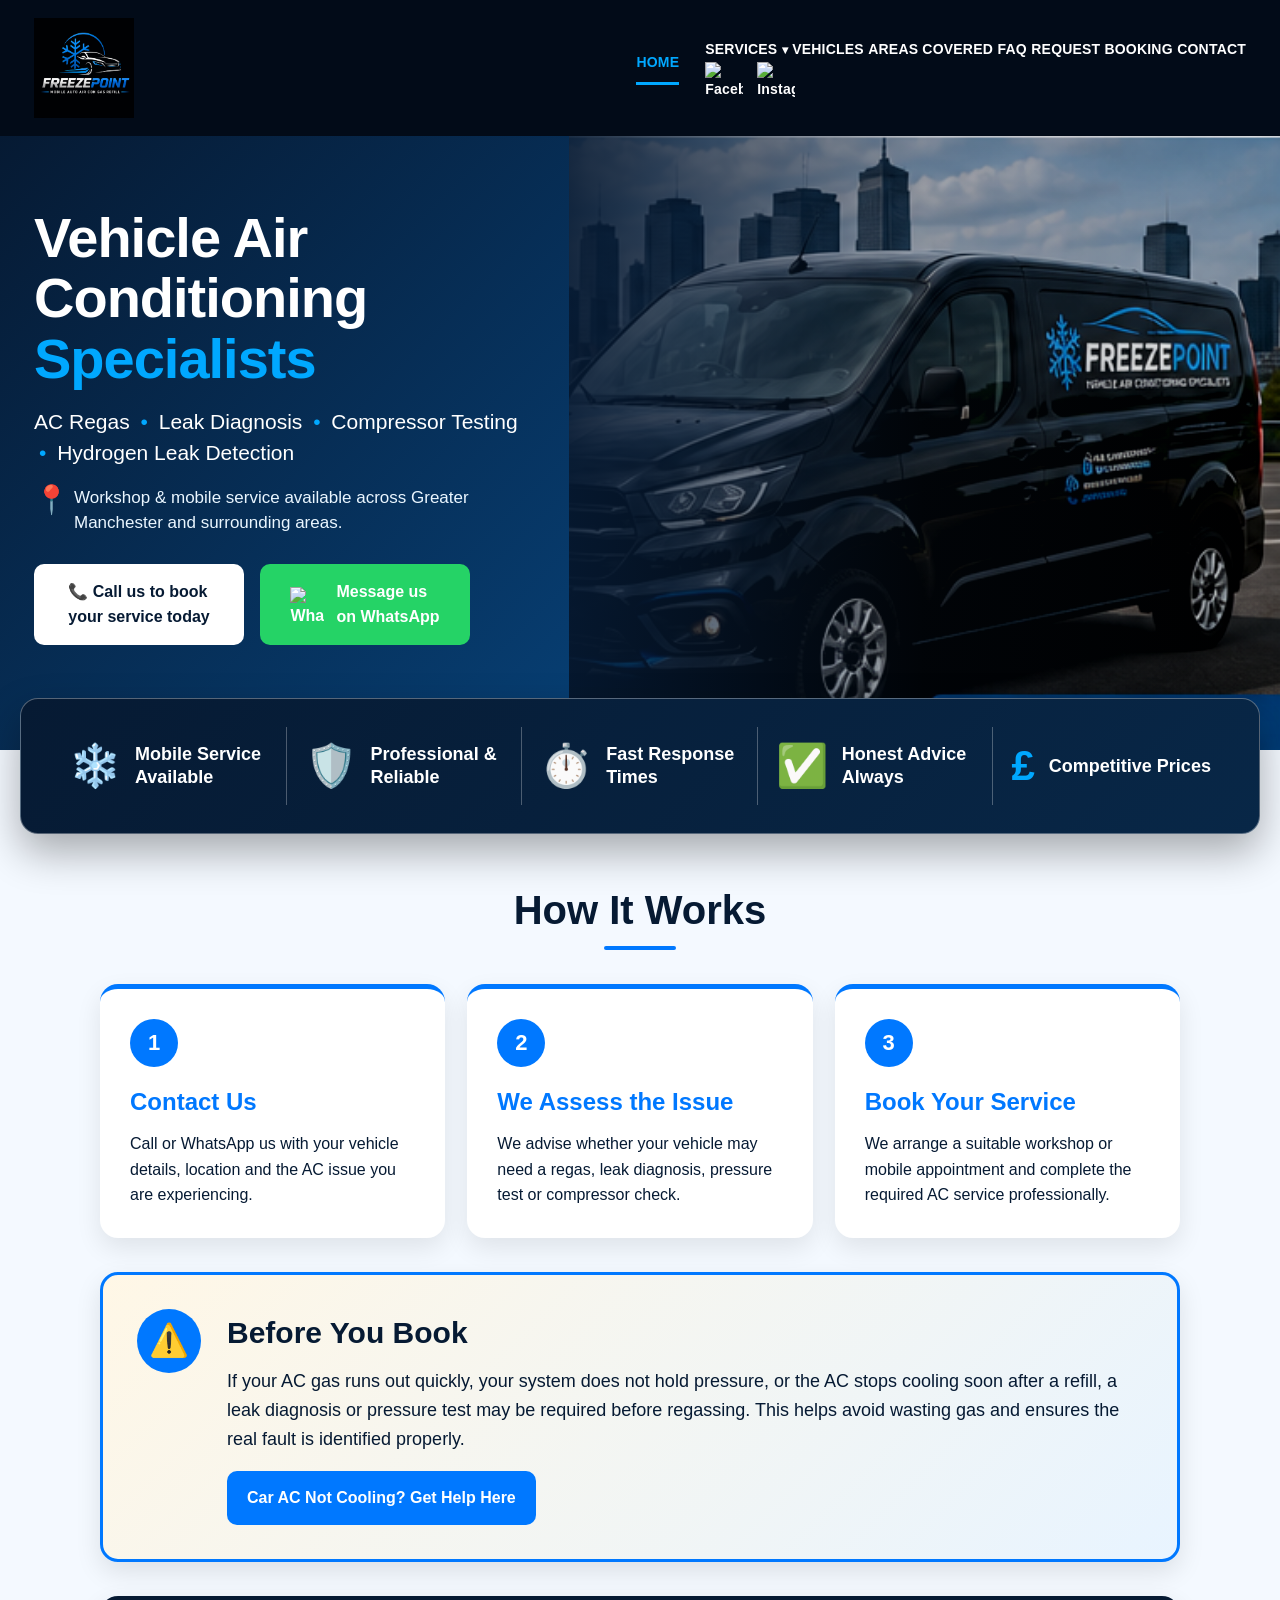
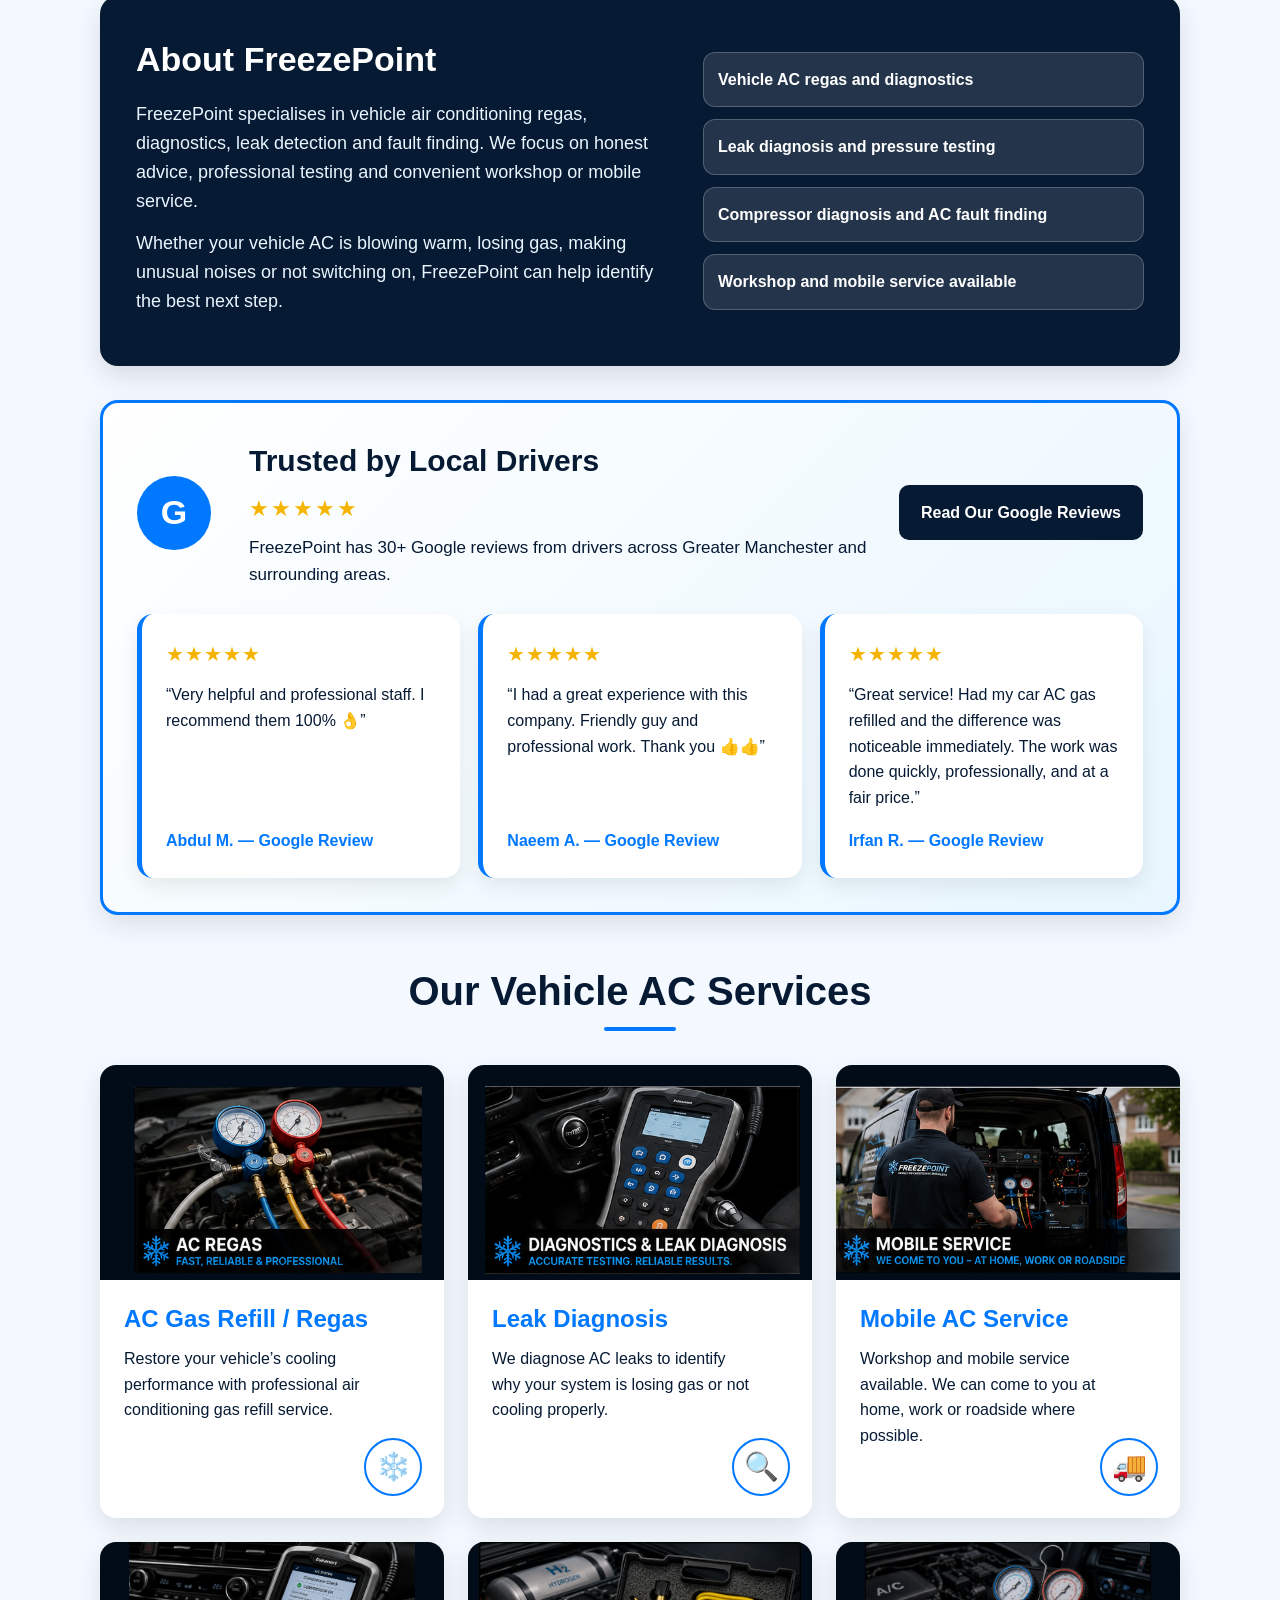
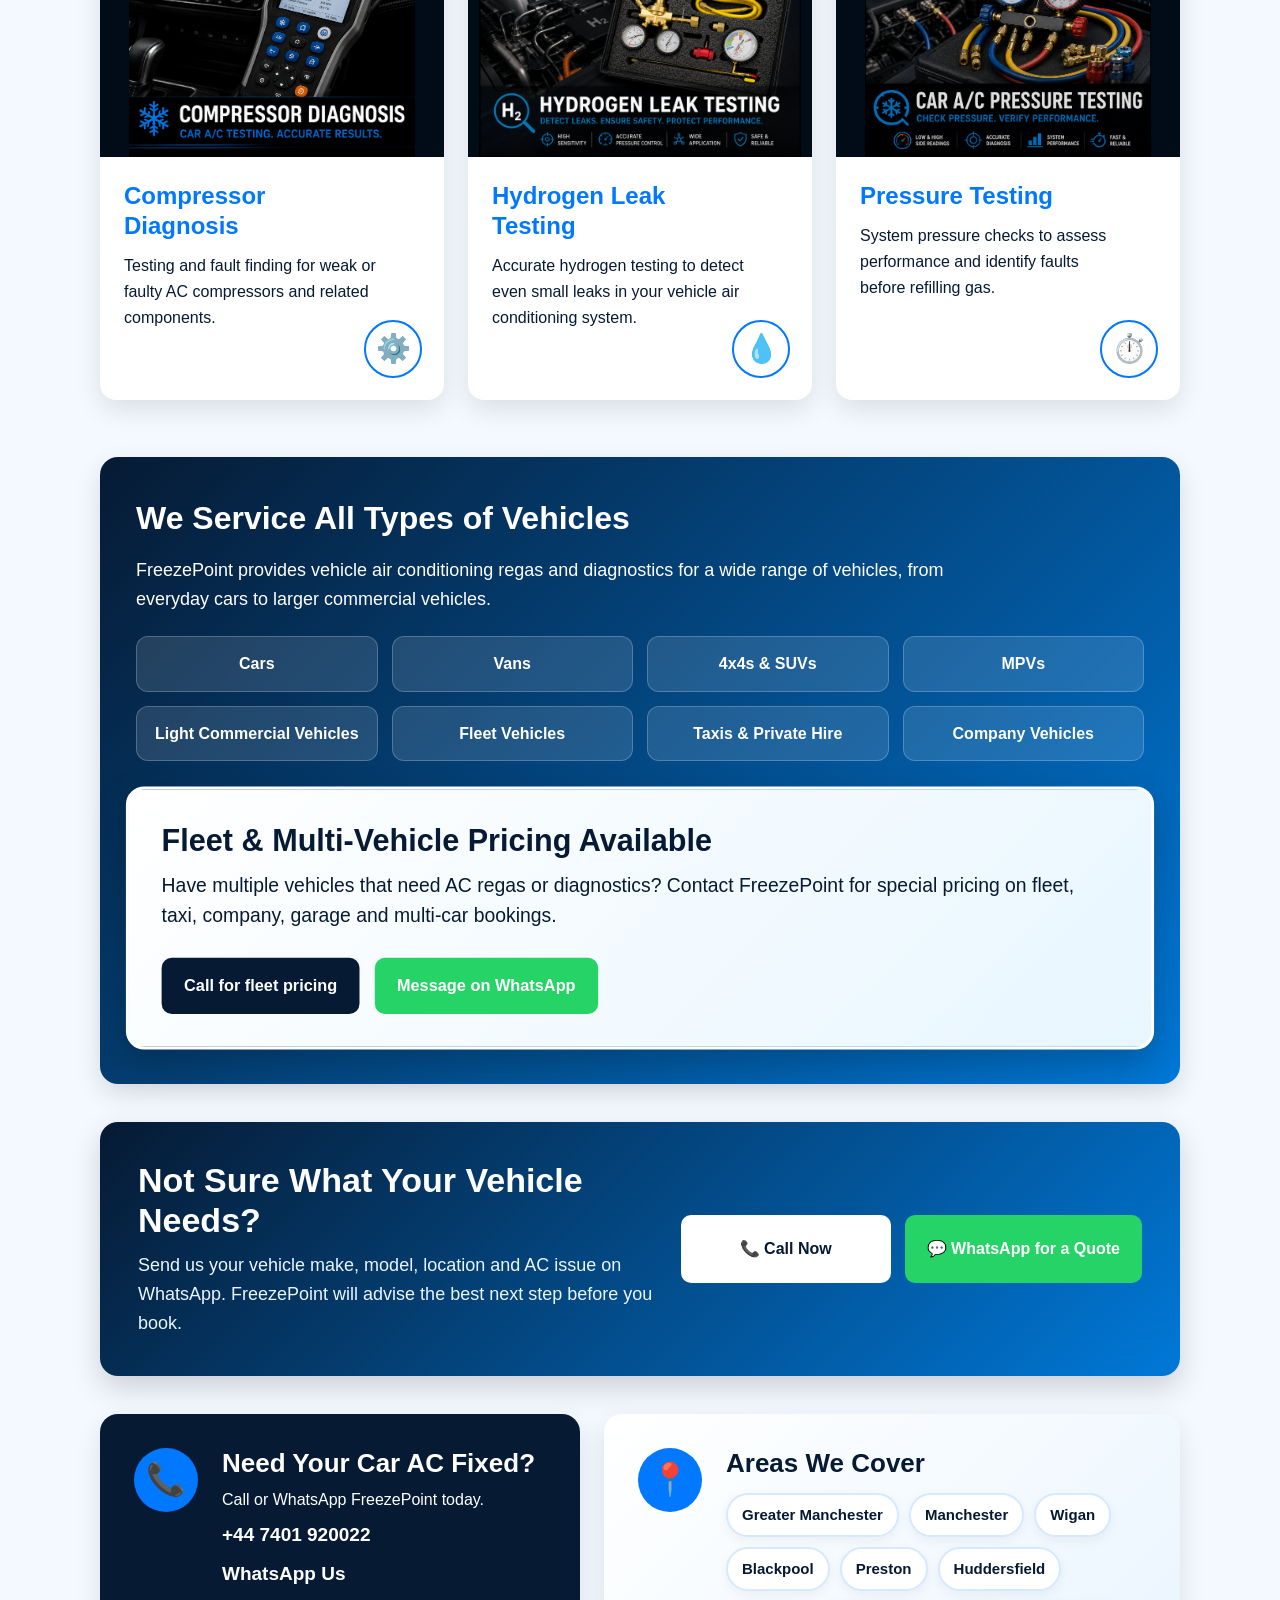
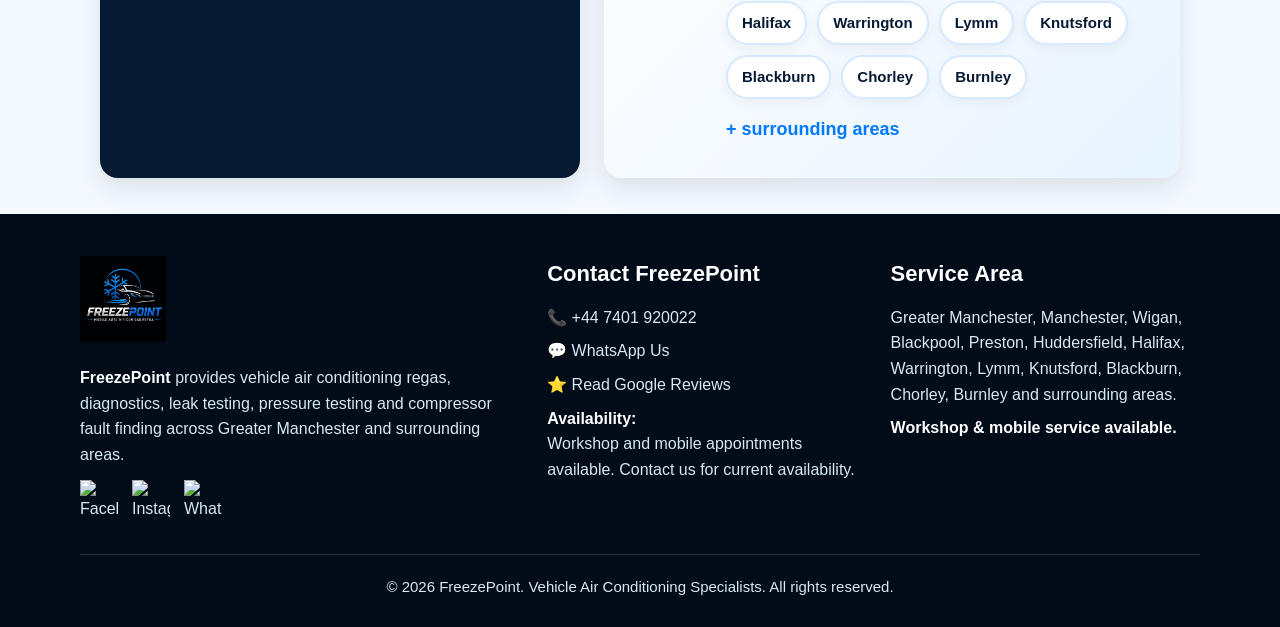
==== commit 6cd60683: "Add AC not cooling homepage callout" ====
--- a/index.html
+++ b/index.html
@@ -1215,11 +1215,15 @@
       <div class="before-icon">⚠️</div>
       <div>
         <h2>Before You Book</h2>
-        <p>
-          If your AC gas runs out quickly, your system does not hold pressure, or the AC stops cooling soon after a refill,
-          a leak diagnosis or pressure test may be required before regassing. This helps avoid wasting gas and ensures the
-          real fault is identified properly.
-        </p>
+<p>
+  If your AC gas runs out quickly, your system does not hold pressure, or the AC stops cooling soon after a refill,
+  a leak diagnosis or pressure test may be required before regassing. This helps avoid wasting gas and ensures the
+  real fault is identified properly.
+</p>
+
+<a href="ac-not-cooling.html" style="display:inline-flex; margin-top:18px; background:#0078ff; color:white; padding:14px 20px; border-radius:10px; font-weight:900;">
+  Car AC Not Cooling? Get Help Here
+</a>
       </div>
     </div>
   </section>
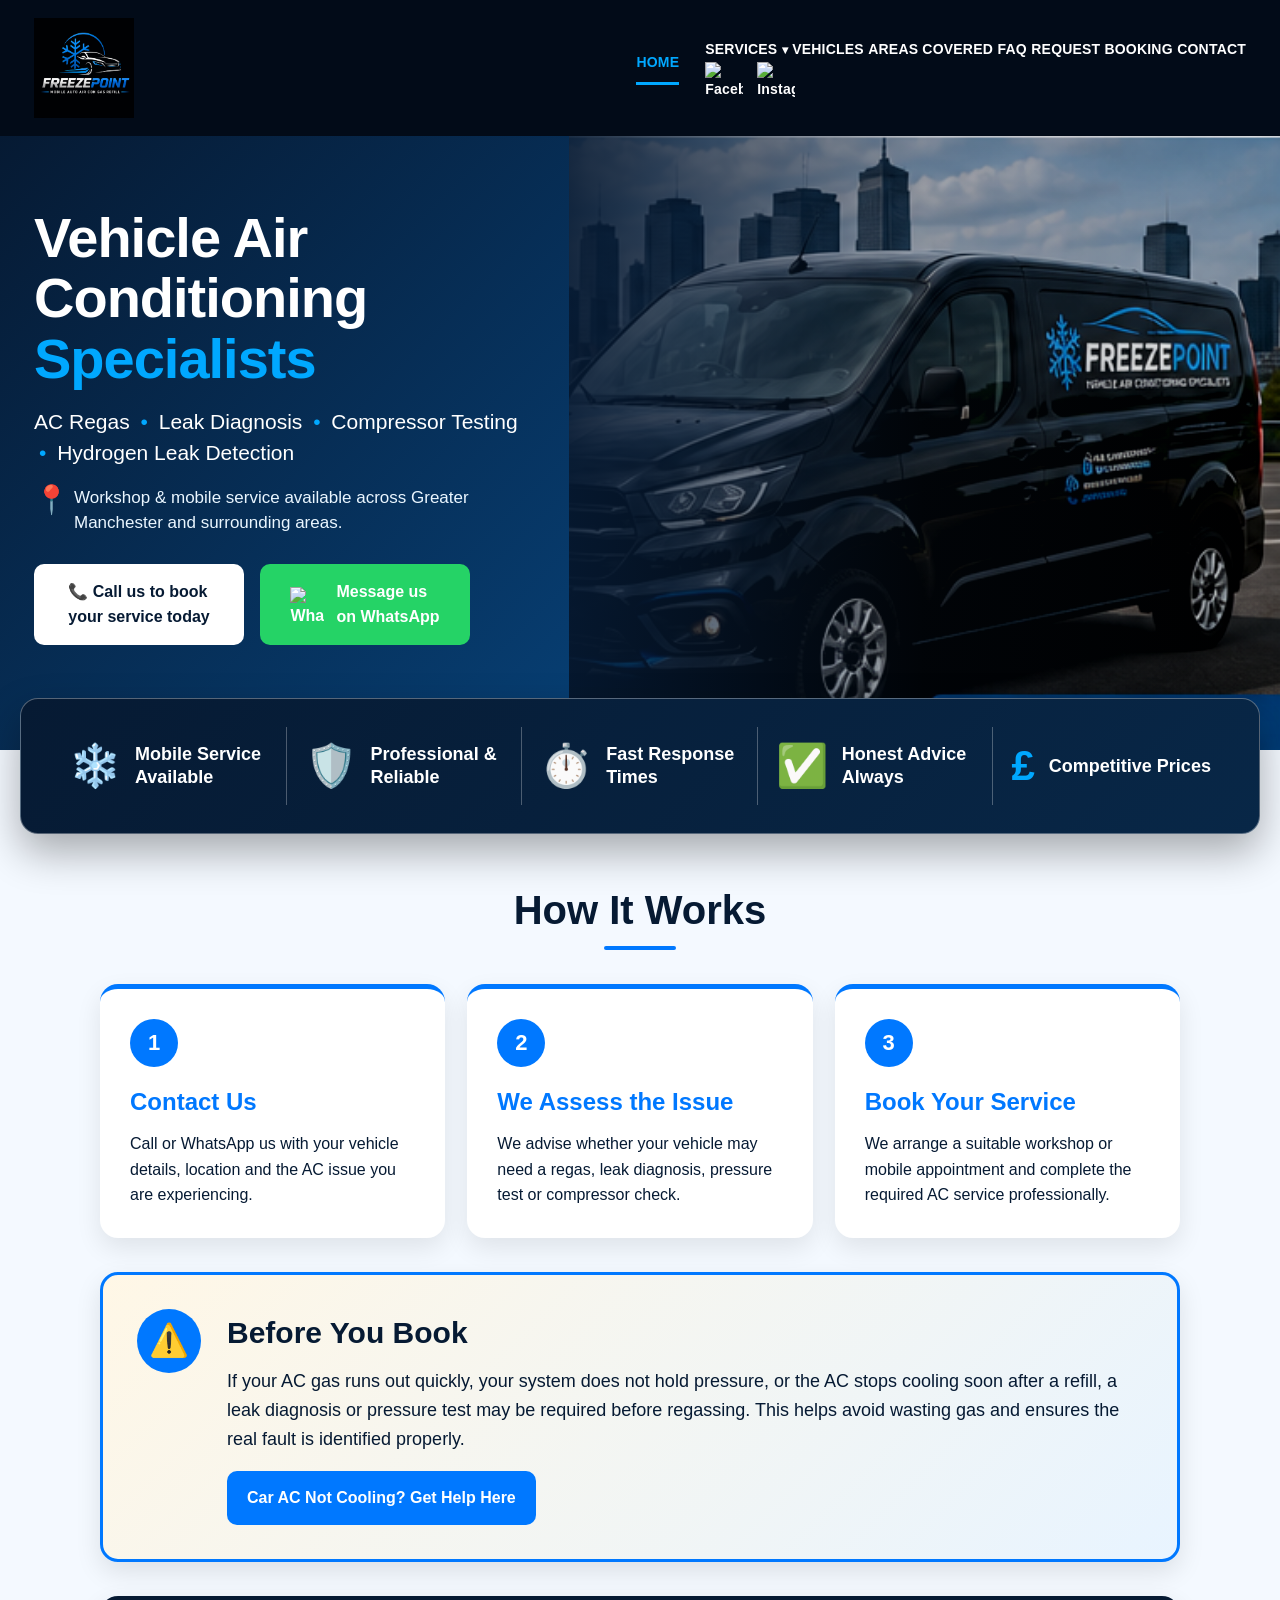
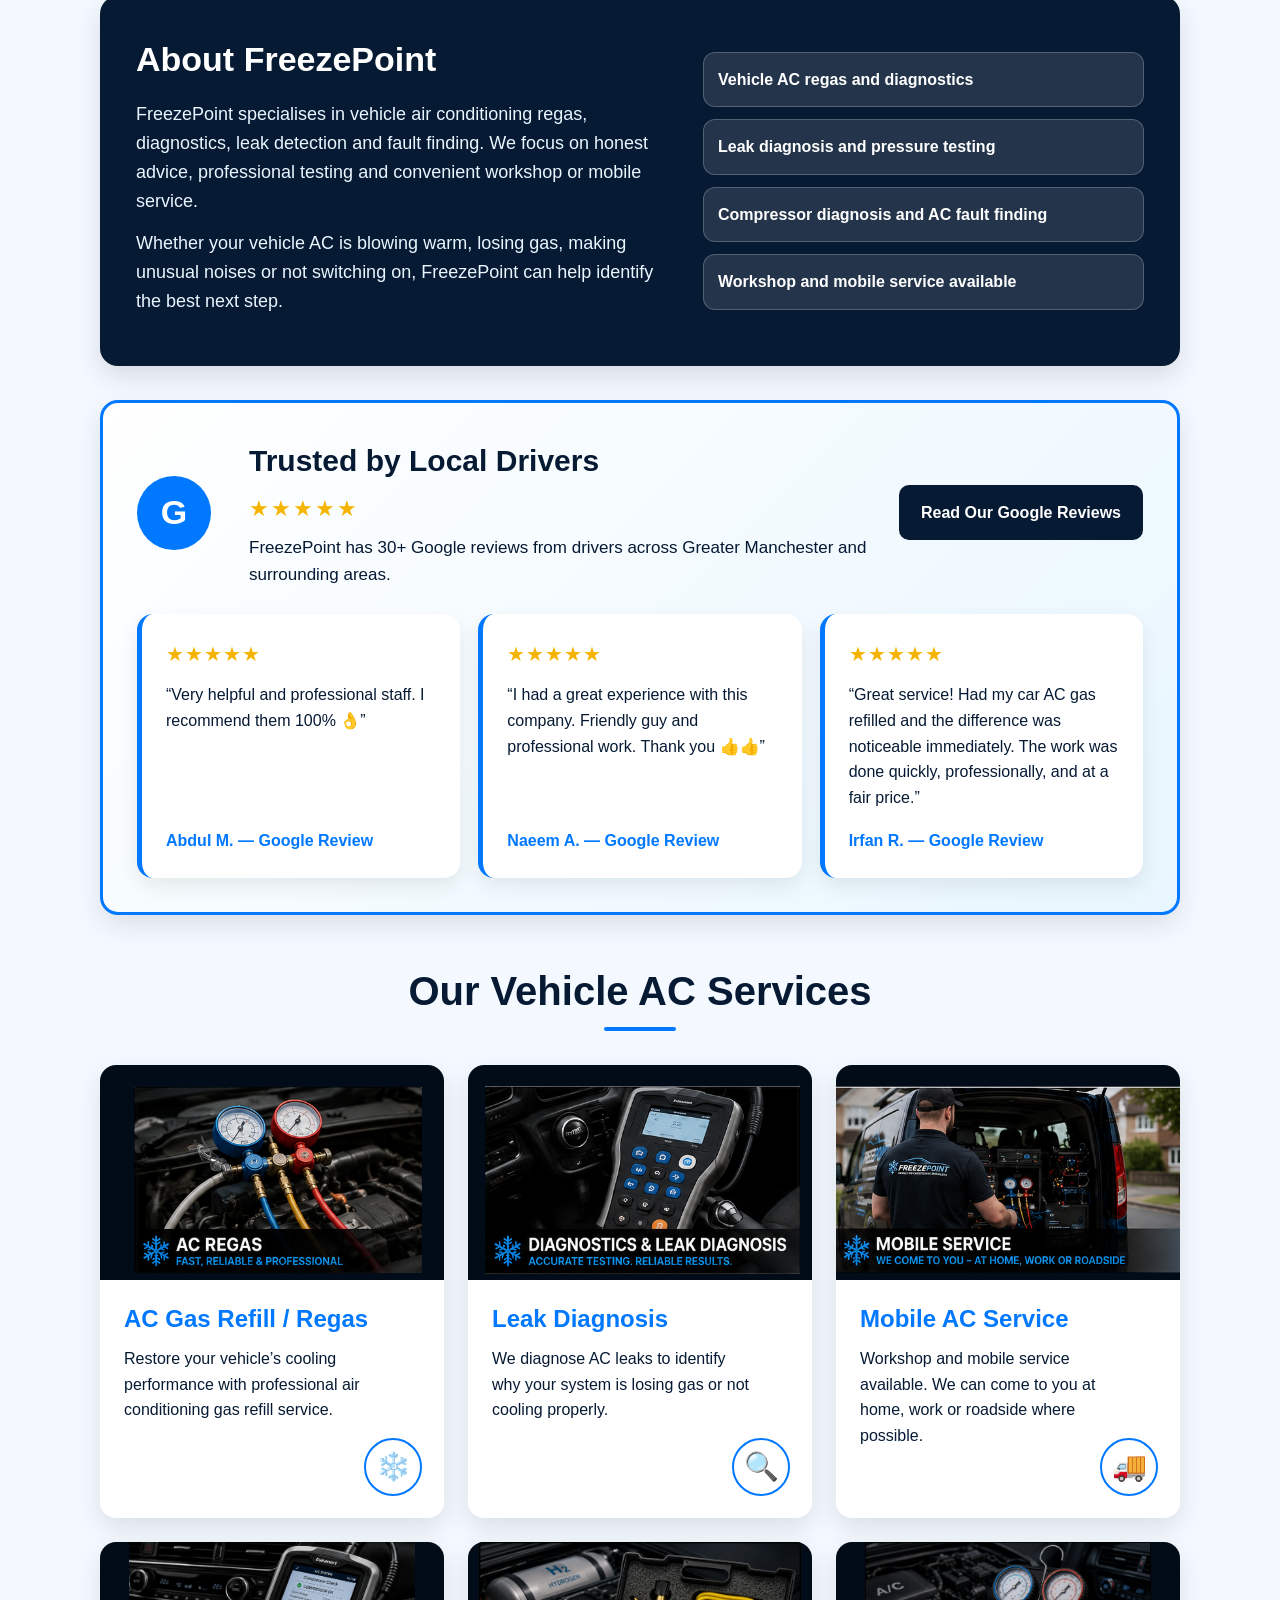
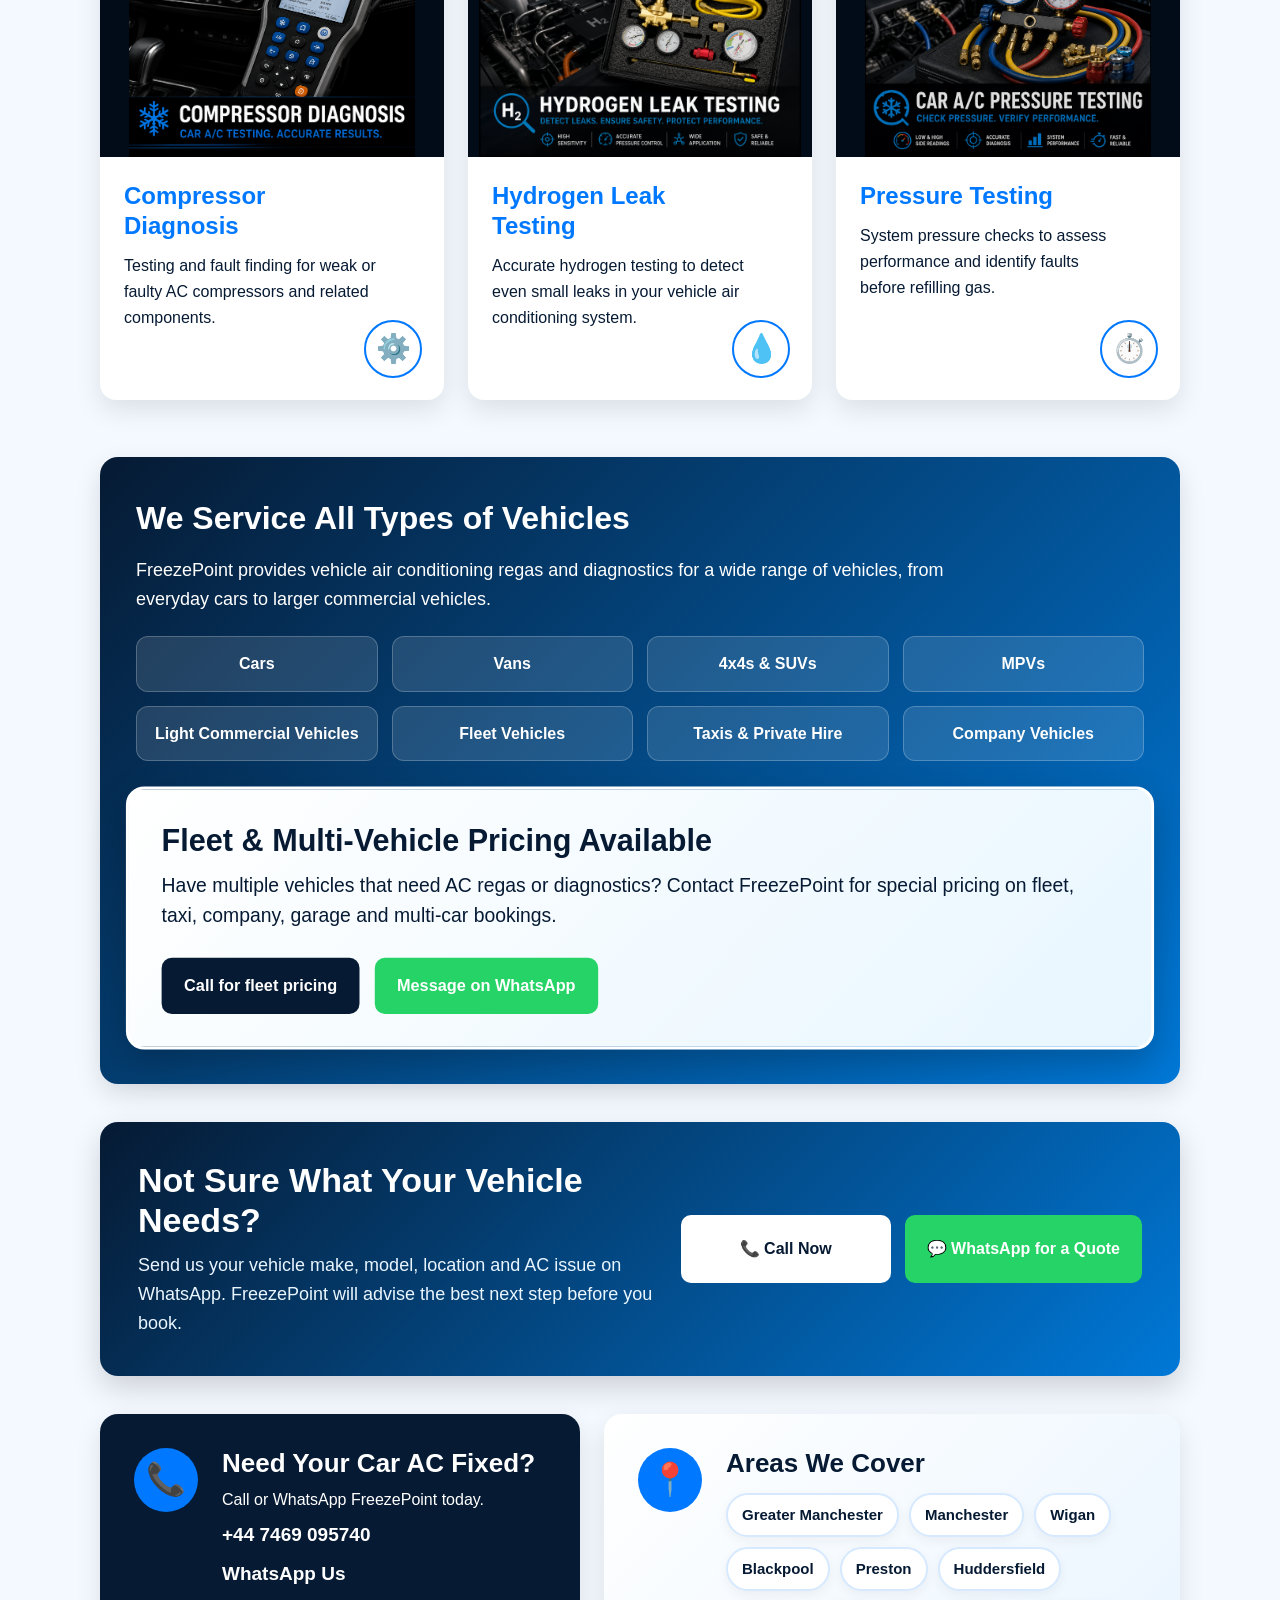
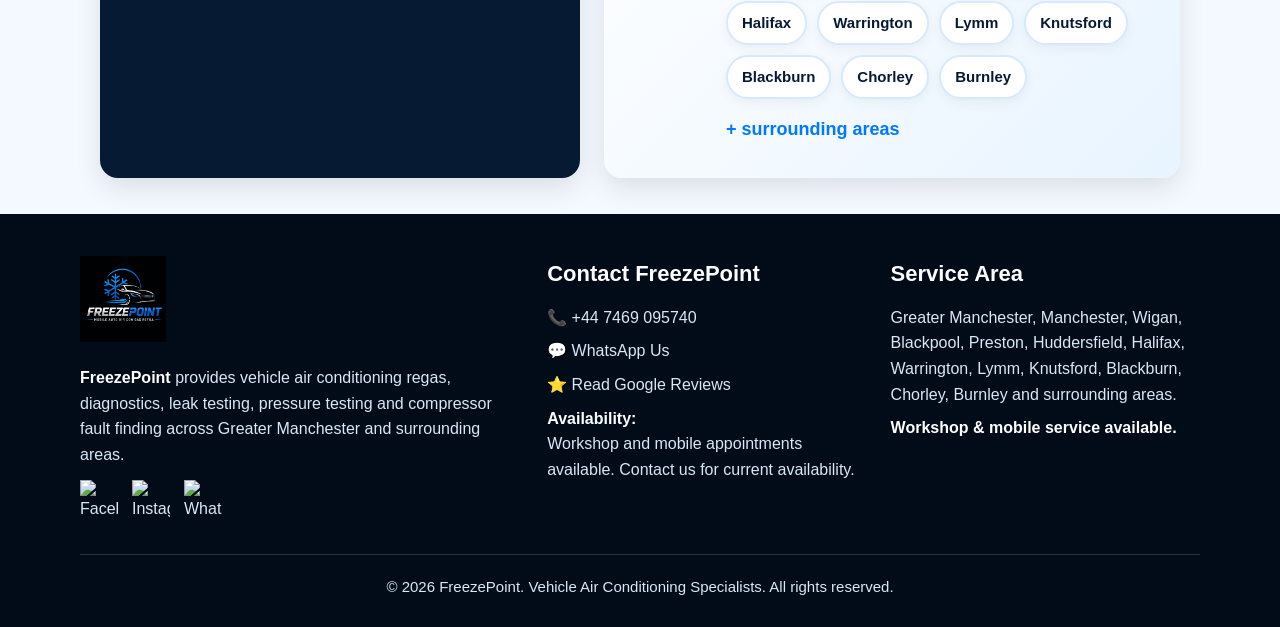
==== commit 6f875a51: "Update FreezePoint phone number" ====
--- a/index.html
+++ b/index.html
@@ -1159,11 +1159,11 @@
       </div>
 
       <div class="hero-buttons">
-        <a class="btn btn-call" href="tel:+447401920022">
+        <a class="btn btn-call" href="tel:+447469095740">
           📞 Call us to book<br>your service today
         </a>
 
-        <a class="btn btn-whatsapp" href="https://wa.me/447401920022" target="_blank">
+        <a class="btn btn-whatsapp" href="https://wa.me/447469095740" target="_blank">
           <img src="https://cdn-icons-png.flaticon.com/512/733/733585.png" alt="WhatsApp">
           Message us<br>on WhatsApp
         </a>
@@ -1400,8 +1400,8 @@
           on fleet, taxi, company, garage and multi-car bookings.
         </p>
 
-        <a href="tel:+447401920022">Call for fleet pricing</a>
-        <a class="whatsapp-link" href="https://wa.me/447401920022" target="_blank">Message on WhatsApp</a>
+        <a href="tel:+447469095740">Call for fleet pricing</a>
+        <a class="whatsapp-link" href="https://wa.me/447469095740" target="_blank">Message on WhatsApp</a>
       </div>
     </div>
   </section>
@@ -1417,8 +1417,8 @@
       </div>
 
       <div class="final-cta-buttons">
-        <a class="btn cta-white" href="tel:+447401920022">📞 Call Now</a>
-        <a class="btn cta-green" href="https://wa.me/447401920022" target="_blank">💬 WhatsApp for a Quote</a>
+        <a class="btn cta-white" href="tel:+447469095740">📞 Call Now</a>
+        <a class="btn cta-green" href="https://wa.me/447469095740" target="_blank">💬 WhatsApp for a Quote</a>
       </div>
     </div>
   </section>
@@ -1430,8 +1430,8 @@
       <div>
         <h3>Need Your Car AC Fixed?</h3>
         <p>Call or WhatsApp FreezePoint today.</p>
-        <a href="tel:+447401920022">+44 7401 920022</a>
-        <a href="https://wa.me/447401920022" target="_blank">WhatsApp Us</a>
+        <a href="tel:+447469095740">+44 7469 095740</a>
+        <a href="https://wa.me/447469095740" target="_blank">WhatsApp Us</a>
       </div>
     </div>
 
@@ -1480,7 +1480,7 @@
             <img src="https://cdn-icons-png.flaticon.com/512/2111/2111463.png" alt="Instagram">
           </a>
 
-          <a href="https://wa.me/447401920022" target="_blank" aria-label="WhatsApp">
+          <a href="https://wa.me/447469095740" target="_blank" aria-label="WhatsApp">
             <img src="https://cdn-icons-png.flaticon.com/512/733/733585.png" alt="WhatsApp">
           </a>
         </div>
@@ -1488,8 +1488,8 @@
 
       <div class="footer-col">
         <h3>Contact FreezePoint</h3>
-        <a href="tel:+447401920022">📞 +44 7401 920022</a>
-        <a href="https://wa.me/447401920022" target="_blank">💬 WhatsApp Us</a>
+        <a href="tel:+447469095740">📞 +44 7469 095740</a>
+        <a href="https://wa.me/447469095740" target="_blank">💬 WhatsApp Us</a>
         <a href="https://share.google/j4yk6cmoqHJZRJAdz" target="_blank">⭐ Read Google Reviews</a>
         <p><span class="footer-strong">Availability:</span><br>Workshop and mobile appointments available. Contact us for current availability.</p>
       </div>
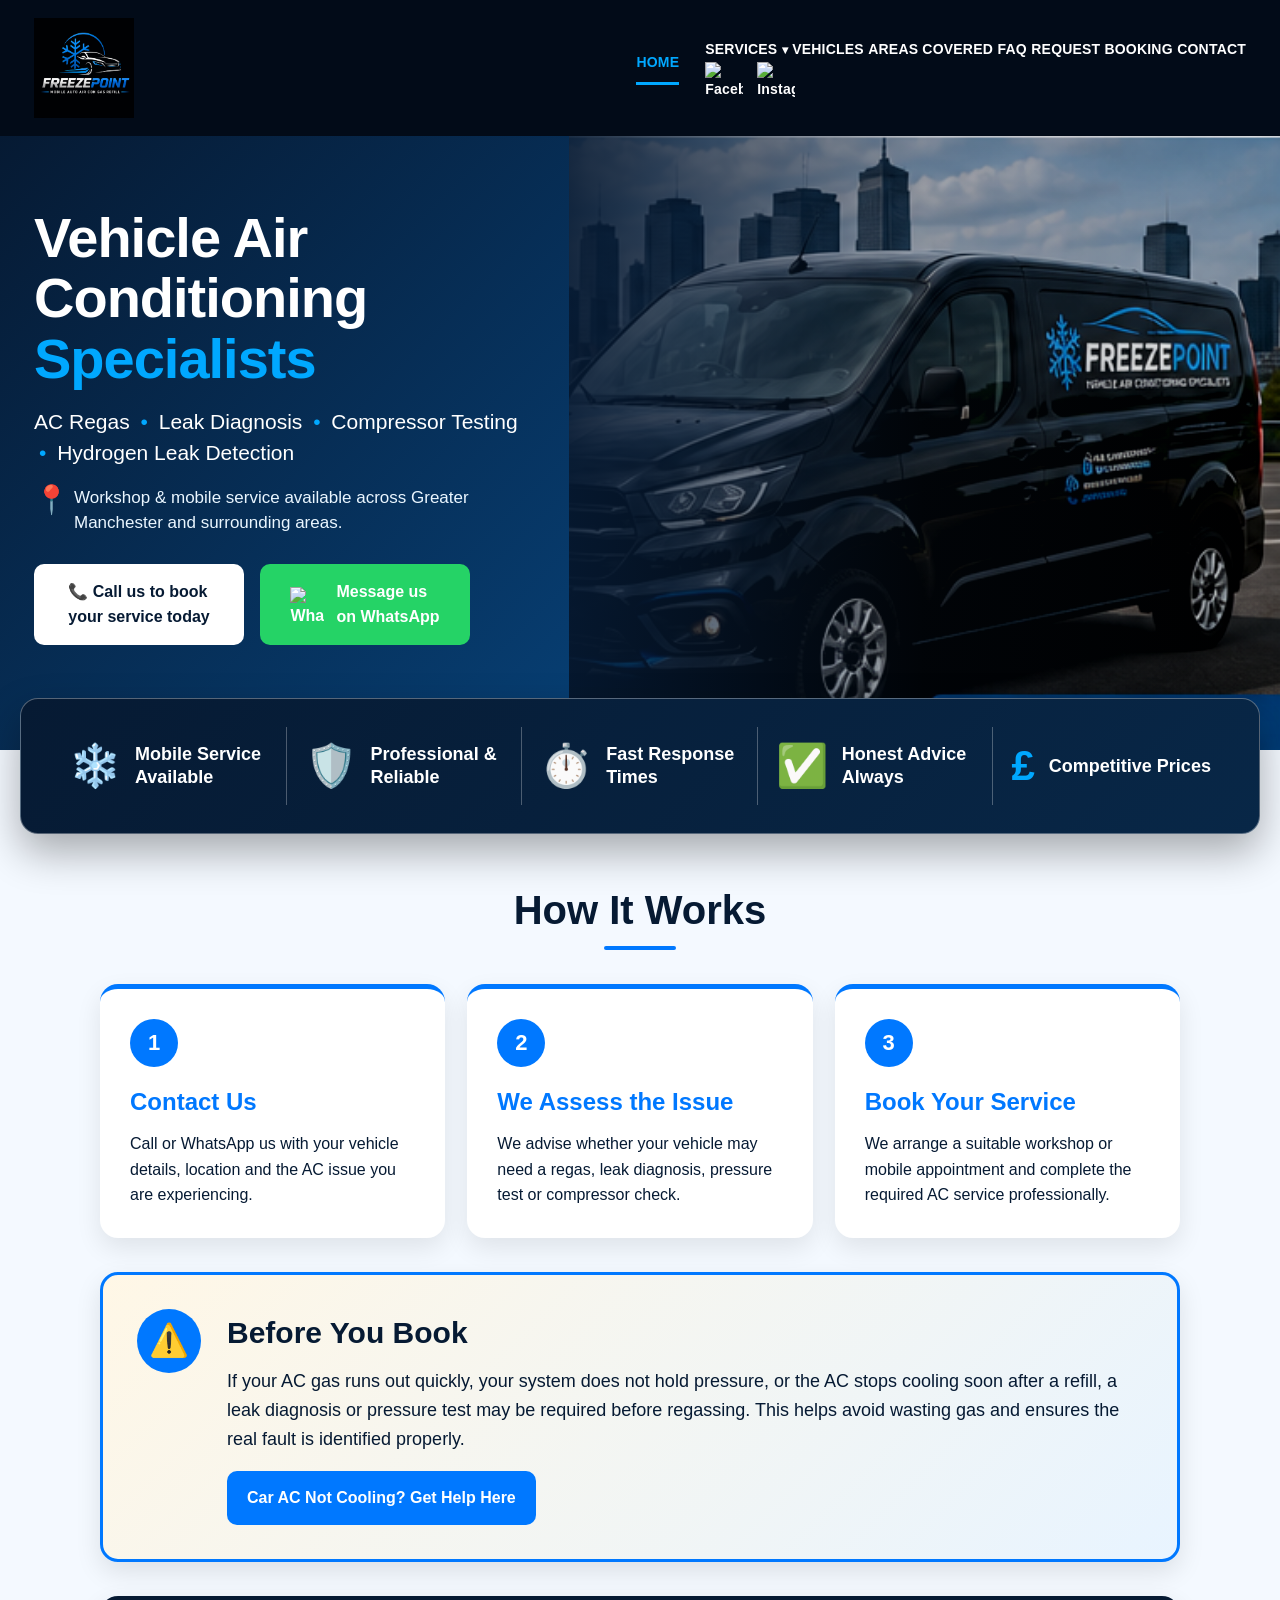
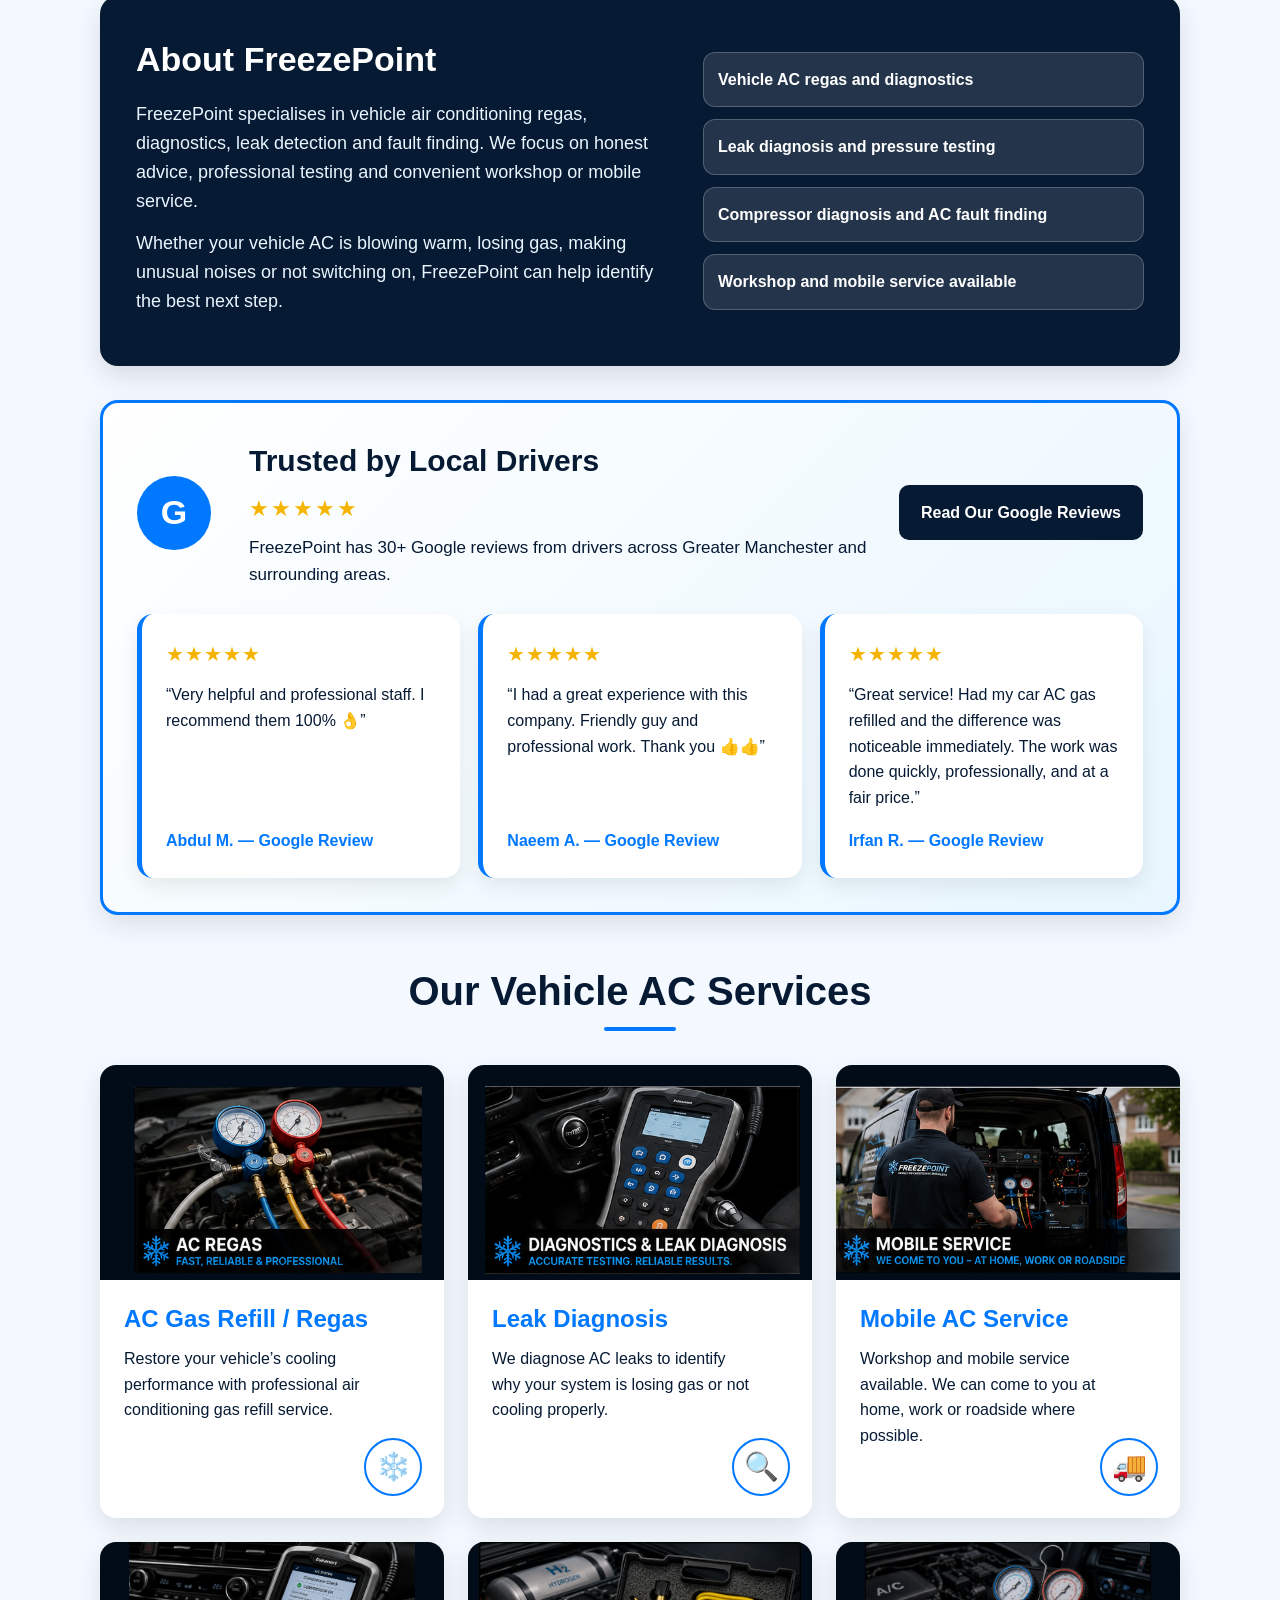
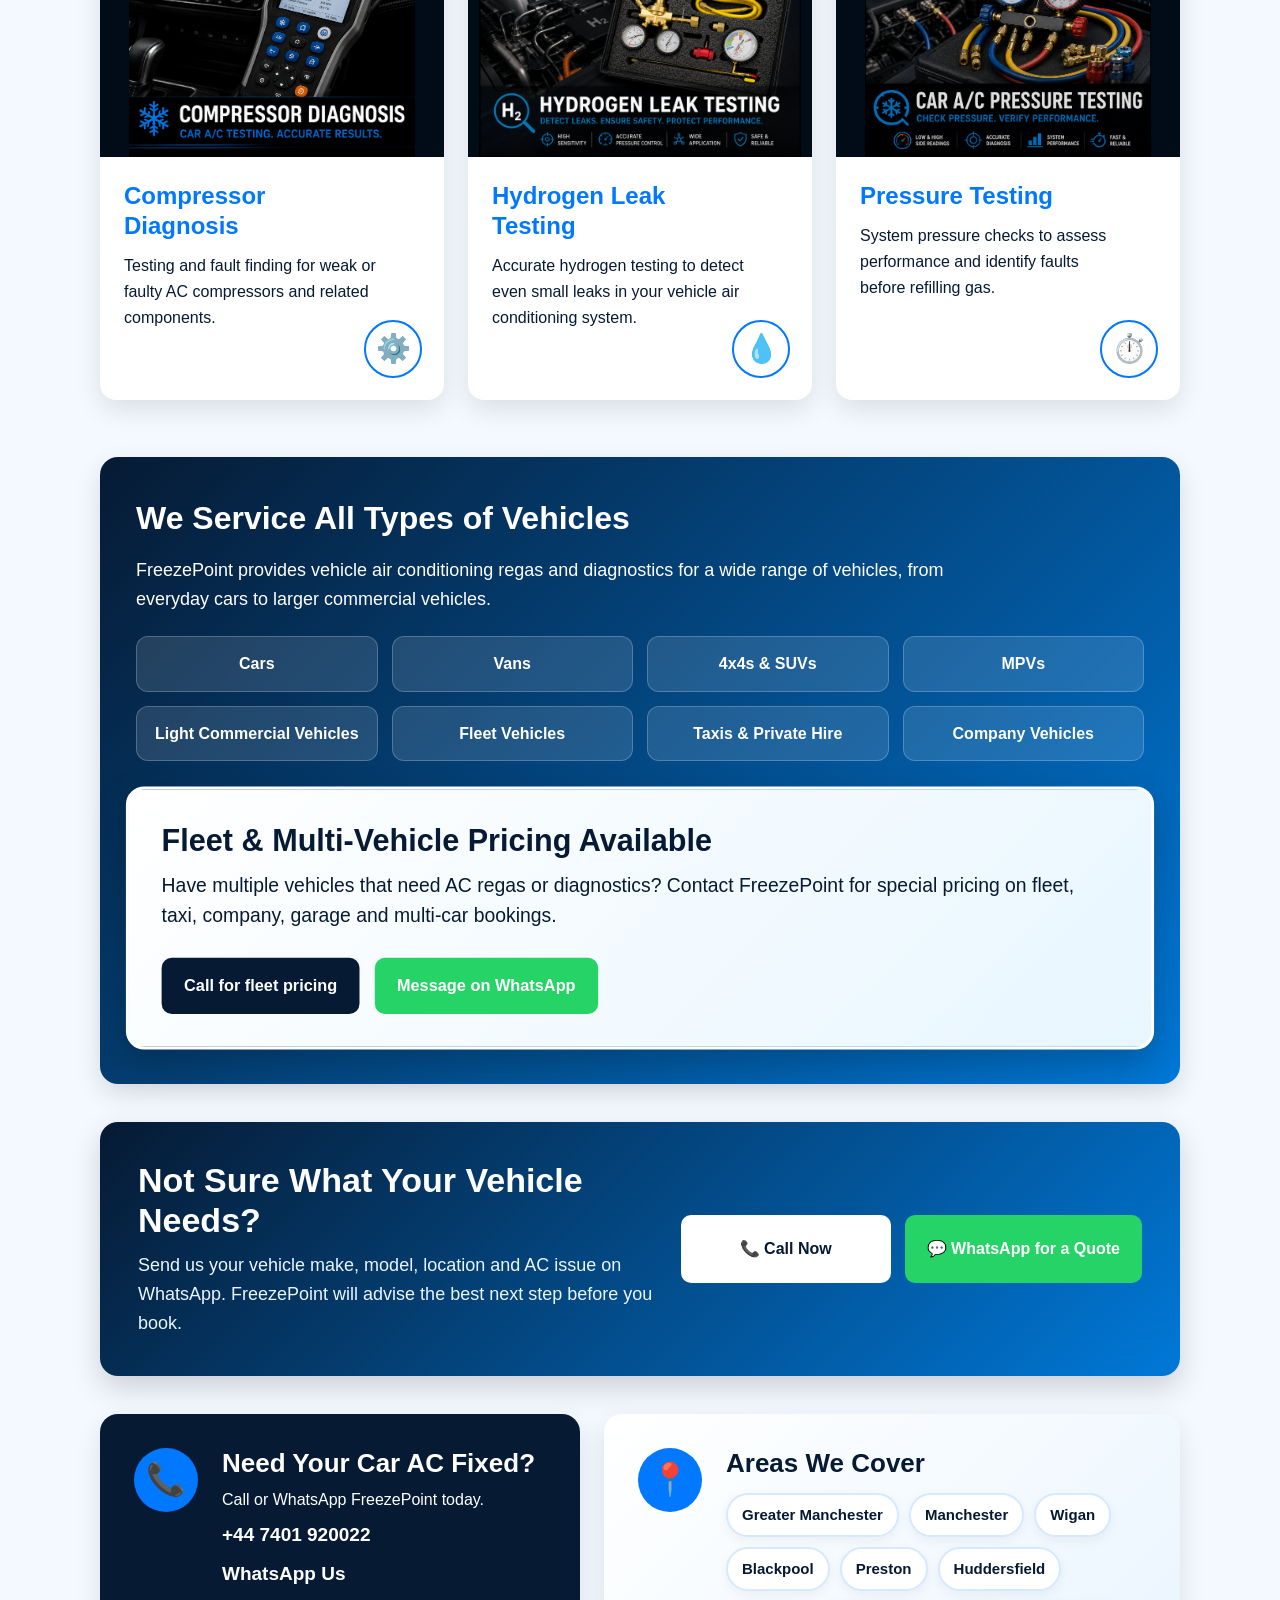
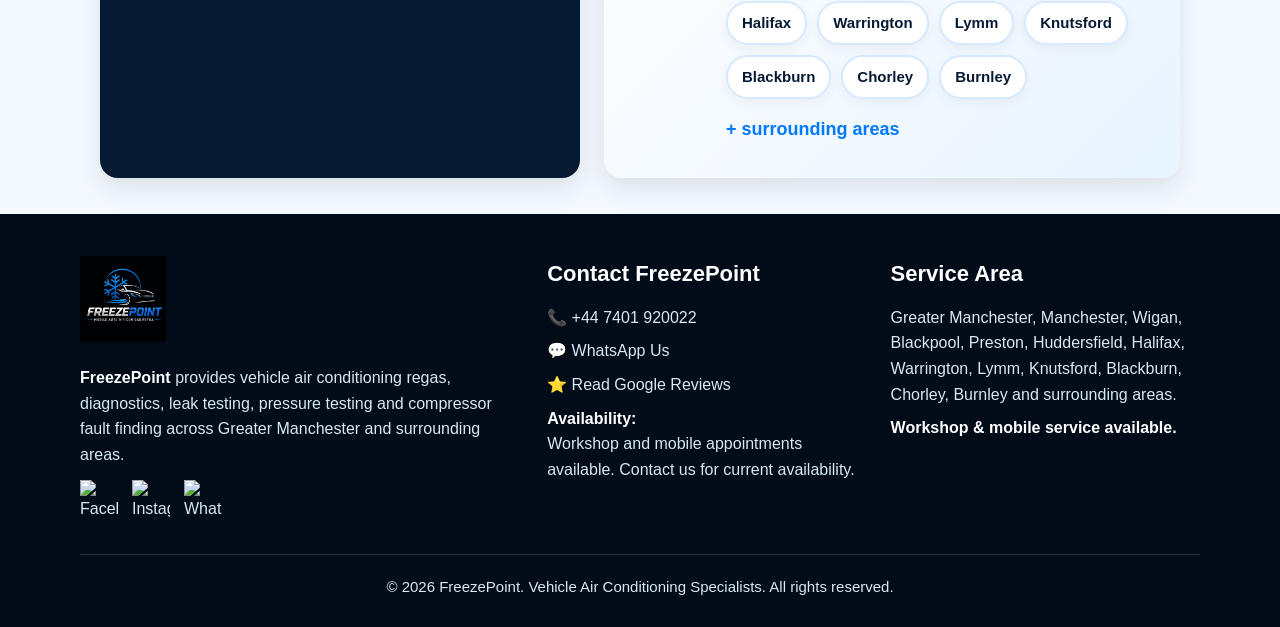
==== commit ec12c10e: "Re-Update FreezePoint phone number" ====
--- a/index.html
+++ b/index.html
@@ -1159,11 +1159,11 @@
       </div>
 
       <div class="hero-buttons">
-        <a class="btn btn-call" href="tel:+447469095740">
+        <a class="btn btn-call" href="tel:+447401920022">
           📞 Call us to book<br>your service today
         </a>
 
-        <a class="btn btn-whatsapp" href="https://wa.me/447469095740" target="_blank">
+        <a class="btn btn-whatsapp" href="https://wa.me/447401920022" target="_blank">
           <img src="https://cdn-icons-png.flaticon.com/512/733/733585.png" alt="WhatsApp">
           Message us<br>on WhatsApp
         </a>
@@ -1400,8 +1400,8 @@
           on fleet, taxi, company, garage and multi-car bookings.
         </p>
 
-        <a href="tel:+447469095740">Call for fleet pricing</a>
-        <a class="whatsapp-link" href="https://wa.me/447469095740" target="_blank">Message on WhatsApp</a>
+        <a href="tel:+447401920022">Call for fleet pricing</a>
+        <a class="whatsapp-link" href="https://wa.me/447401920022" target="_blank">Message on WhatsApp</a>
       </div>
     </div>
   </section>
@@ -1417,8 +1417,8 @@
       </div>
 
       <div class="final-cta-buttons">
-        <a class="btn cta-white" href="tel:+447469095740">📞 Call Now</a>
-        <a class="btn cta-green" href="https://wa.me/447469095740" target="_blank">💬 WhatsApp for a Quote</a>
+        <a class="btn cta-white" href="tel:+447401920022">📞 Call Now</a>
+        <a class="btn cta-green" href="https://wa.me/447401920022" target="_blank">💬 WhatsApp for a Quote</a>
       </div>
     </div>
   </section>
@@ -1430,8 +1430,8 @@
       <div>
         <h3>Need Your Car AC Fixed?</h3>
         <p>Call or WhatsApp FreezePoint today.</p>
-        <a href="tel:+447469095740">+44 7469 095740</a>
-        <a href="https://wa.me/447469095740" target="_blank">WhatsApp Us</a>
+        <a href="tel:+447401920022">+44 7401 920022</a>
+        <a href="https://wa.me/447401920022" target="_blank">WhatsApp Us</a>
       </div>
     </div>
 
@@ -1480,7 +1480,7 @@
             <img src="https://cdn-icons-png.flaticon.com/512/2111/2111463.png" alt="Instagram">
           </a>
 
-          <a href="https://wa.me/447469095740" target="_blank" aria-label="WhatsApp">
+          <a href="https://wa.me/447401920022" target="_blank" aria-label="WhatsApp">
             <img src="https://cdn-icons-png.flaticon.com/512/733/733585.png" alt="WhatsApp">
           </a>
         </div>
@@ -1488,8 +1488,8 @@
 
       <div class="footer-col">
         <h3>Contact FreezePoint</h3>
-        <a href="tel:+447469095740">📞 +44 7469 095740</a>
-        <a href="https://wa.me/447469095740" target="_blank">💬 WhatsApp Us</a>
+        <a href="tel:+447401920022">📞 +44 7401 920022</a>
+        <a href="https://wa.me/447401920022" target="_blank">💬 WhatsApp Us</a>
         <a href="https://share.google/j4yk6cmoqHJZRJAdz" target="_blank">⭐ Read Google Reviews</a>
         <p><span class="footer-strong">Availability:</span><br>Workshop and mobile appointments available. Contact us for current availability.</p>
       </div>
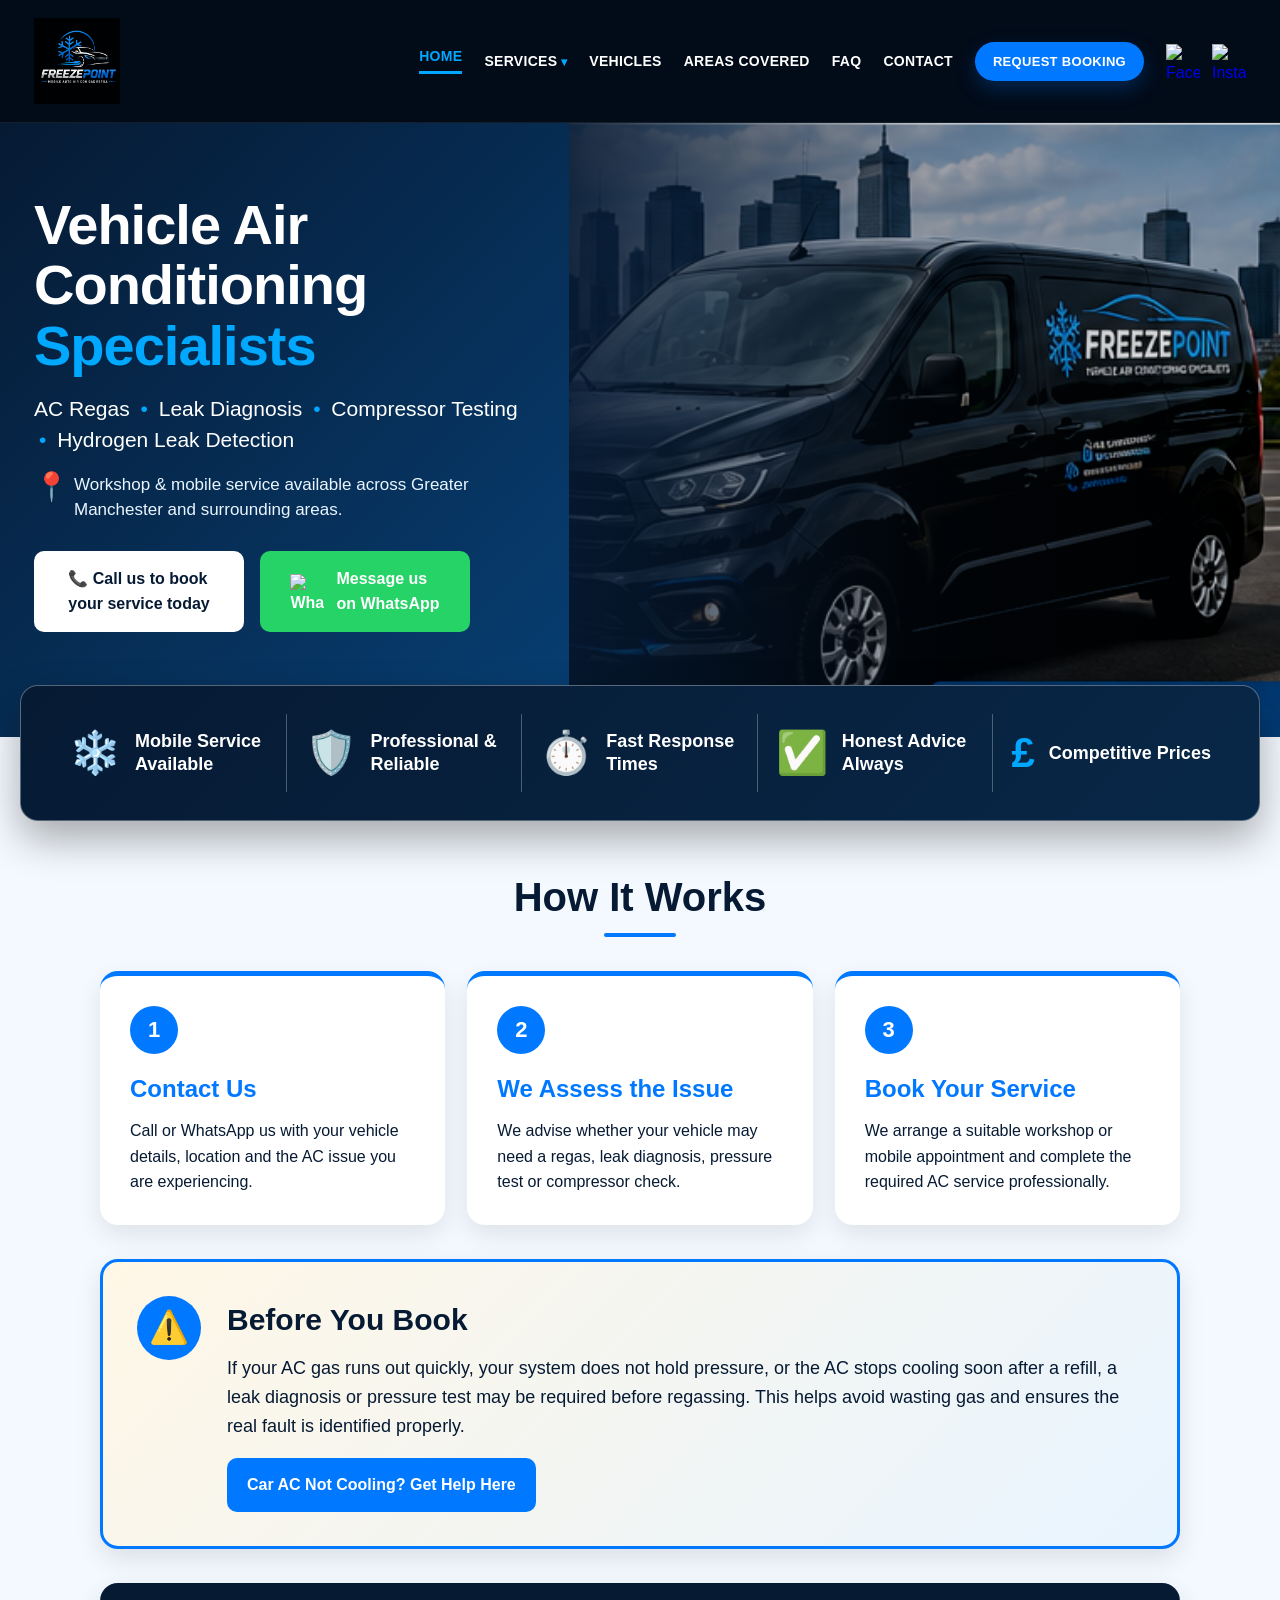
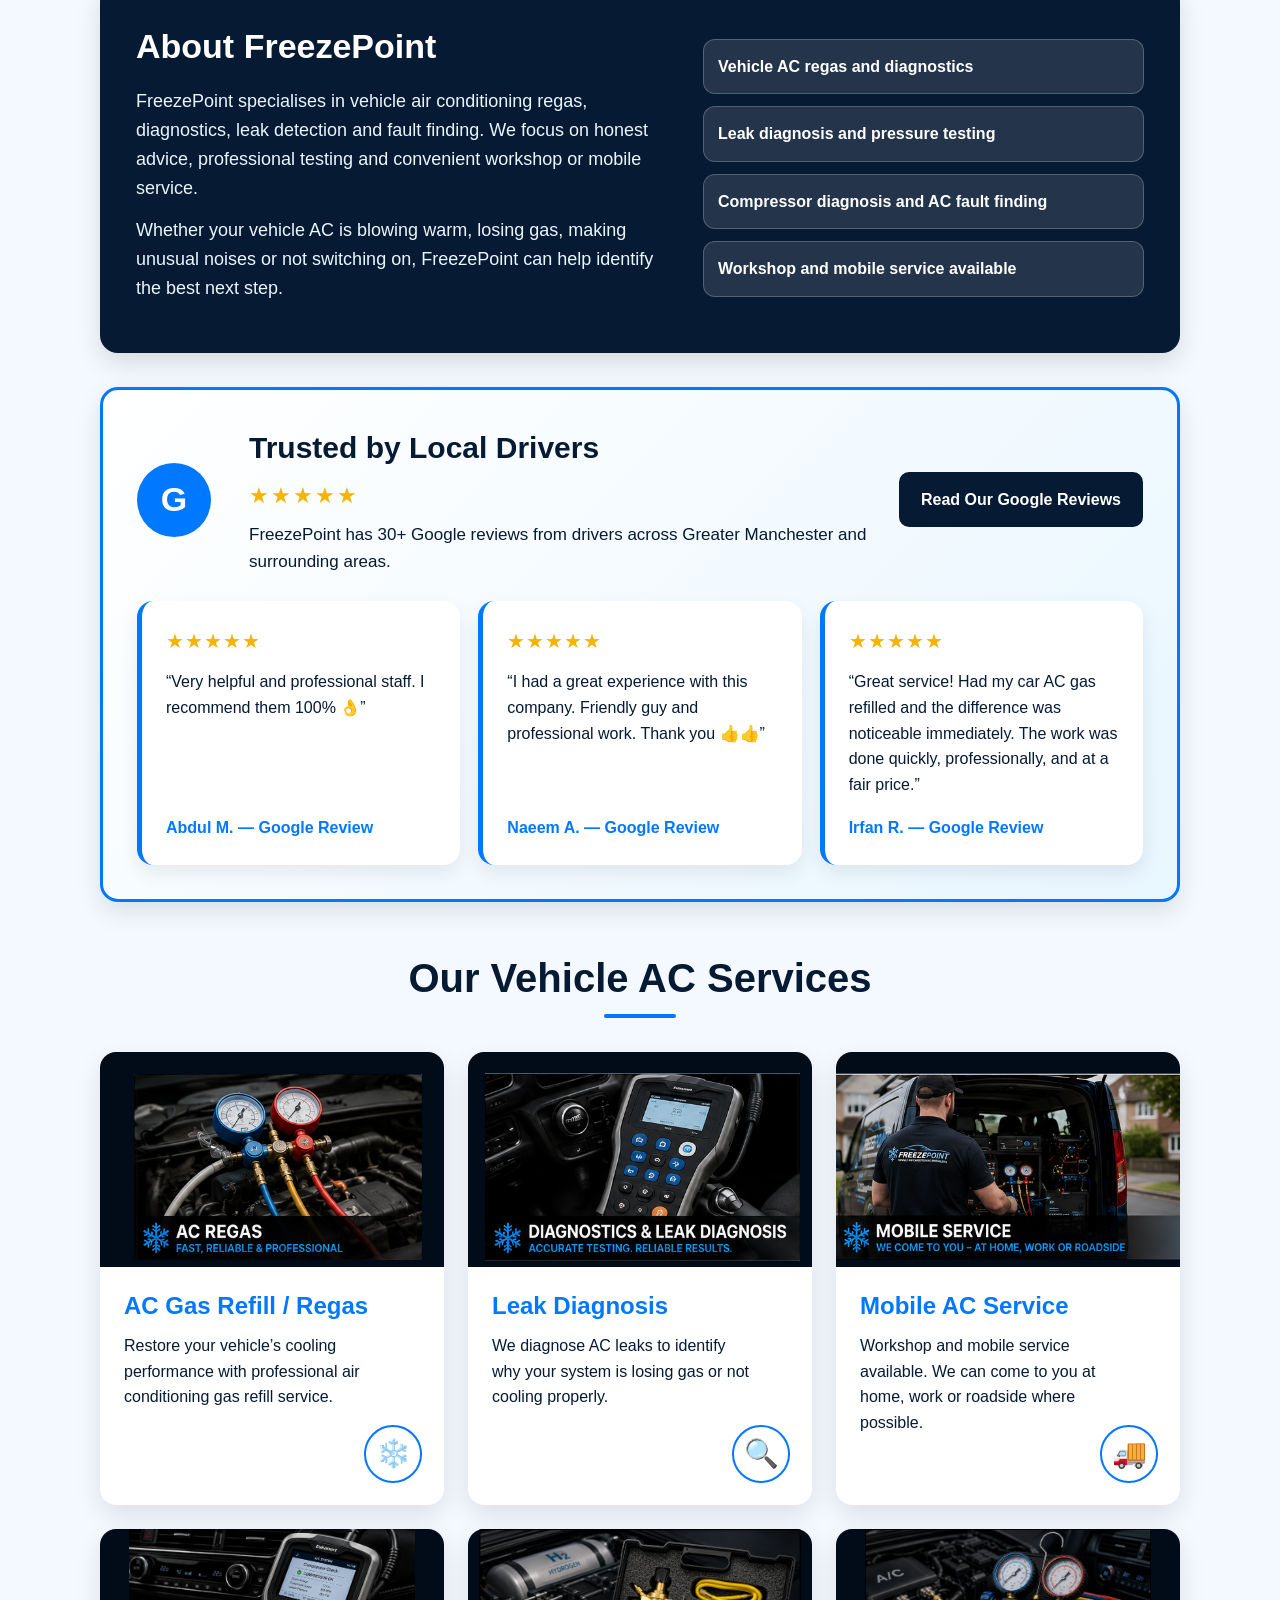
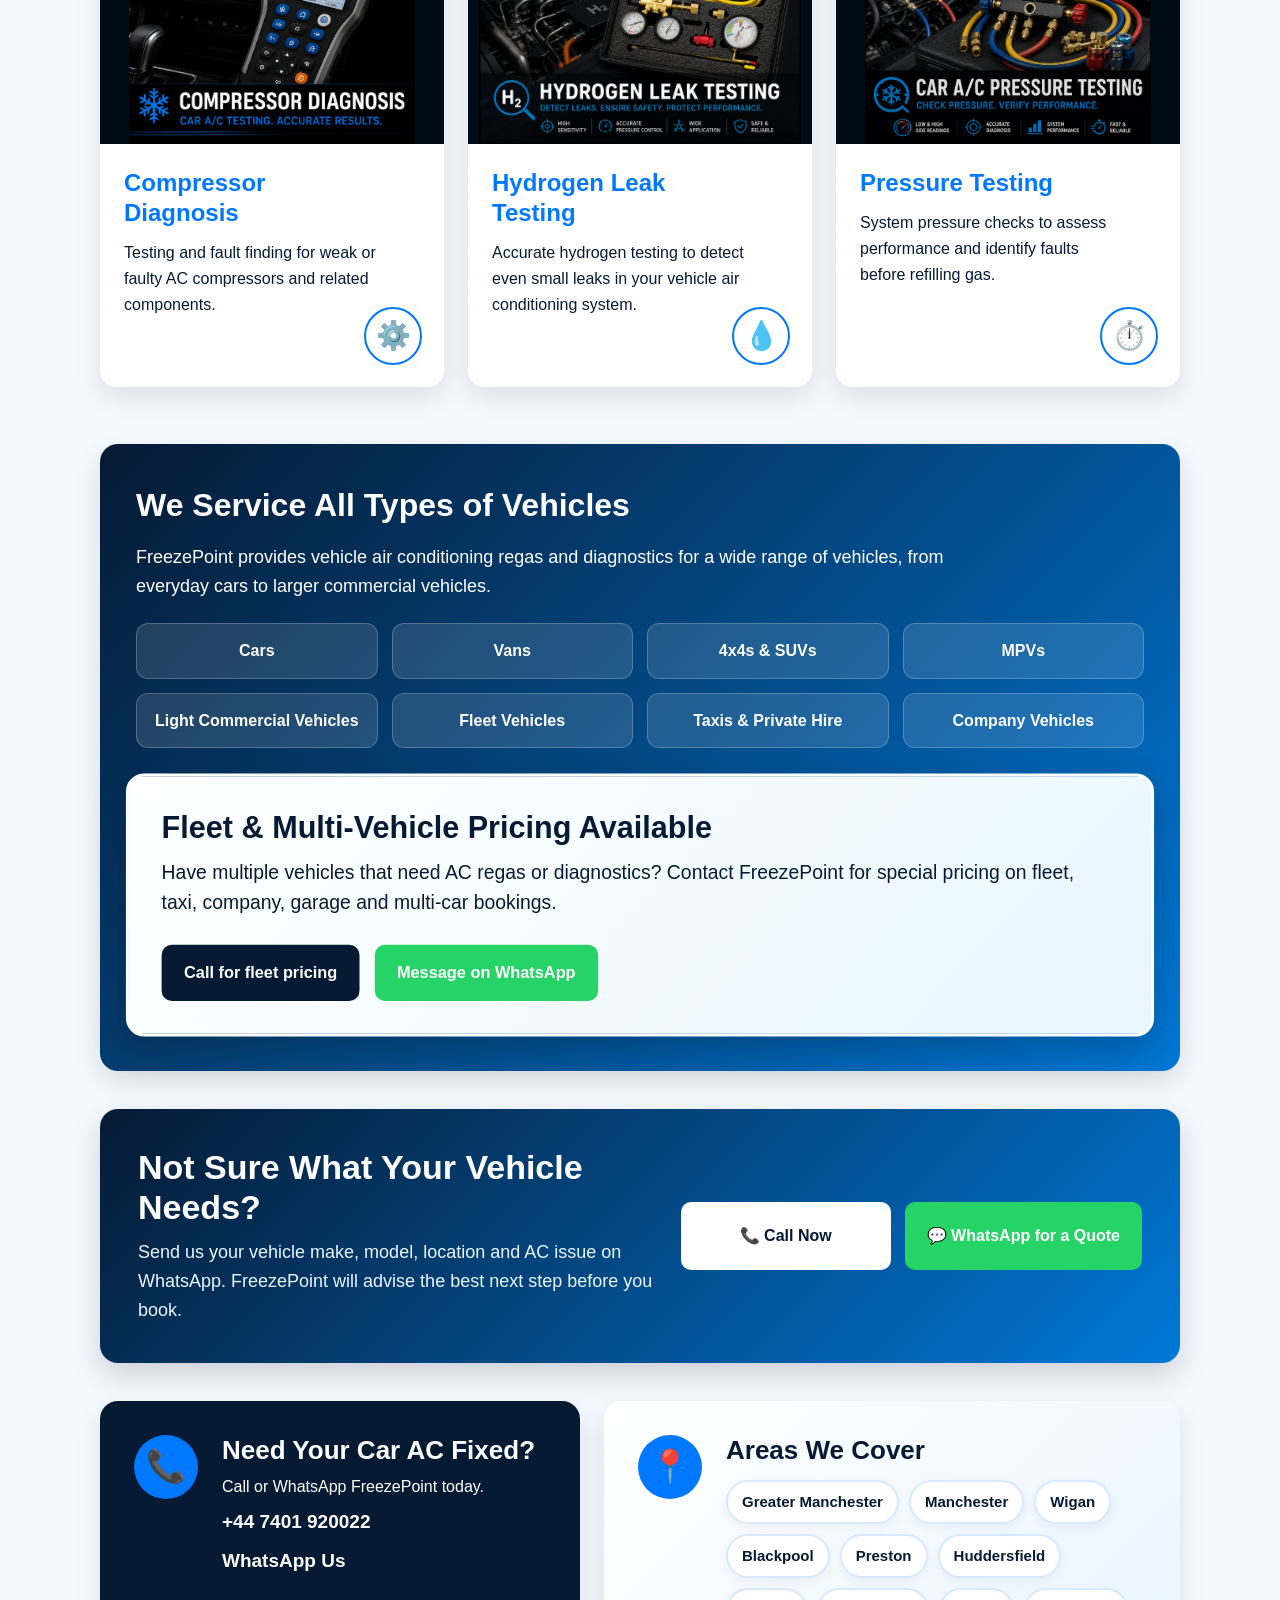
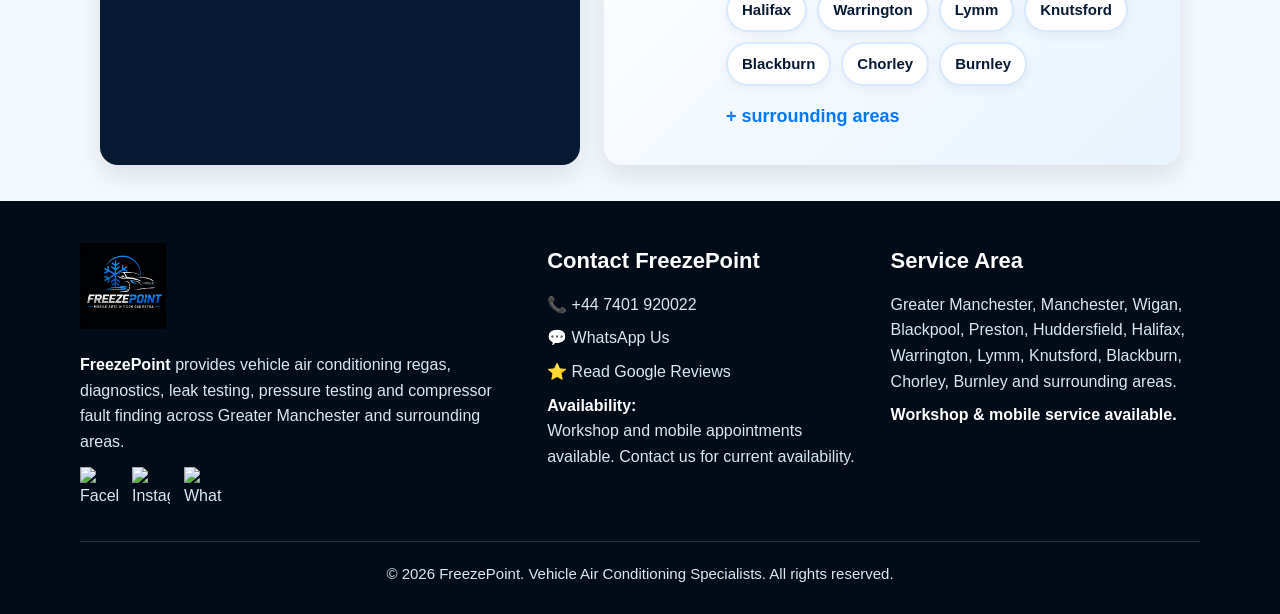
==== commit 30d7abb6: "Improved top navigation design" ====
--- a/index.html
+++ b/index.html
@@ -1096,41 +1096,252 @@
         margin-right: auto;
       }
     }
+  /* PROFESSIONAL TOP NAVIGATION FIX */
+
+.fp-navbar {
+  background: #020b18;
+  padding: 18px 34px;
+  min-height: 104px;
+  display: flex;
+  align-items: center;
+  justify-content: space-between;
+  gap: 28px;
+  border-bottom: 1px solid rgba(255,255,255,0.08);
+  position: relative;
+  z-index: 1000;
+}
+
+.fp-brand {
+  display: flex;
+  align-items: center;
+  flex: 0 0 auto;
+}
+
+.fp-brand img {
+  height: 86px;
+  width: auto;
+  display: block;
+  object-fit: contain;
+}
+
+.fp-nav-right {
+  display: flex;
+  align-items: center;
+  justify-content: flex-end;
+  gap: 22px;
+  flex: 1;
+  min-width: 0;
+}
+
+.fp-menu {
+  display: flex;
+  align-items: center;
+  gap: 22px;
+  white-space: nowrap;
+}
+
+.fp-menu a,
+.fp-services summary {
+  color: white;
+  font-size: 14px;
+  font-weight: 900;
+  letter-spacing: 0.3px;
+  text-transform: uppercase;
+  cursor: pointer;
+  line-height: 1;
+}
+
+.fp-menu a:hover,
+.fp-services summary:hover,
+.fp-menu .active {
+  color: #00a8ff;
+}
+
+.fp-menu .active {
+  border-bottom: 3px solid #00a8ff;
+  padding-bottom: 8px;
+}
+
+.fp-services {
+  position: relative;
+}
+
+.fp-services summary {
+  list-style: none;
+}
+
+.fp-services summary::-webkit-details-marker {
+  display: none;
+}
+
+.fp-services summary::after {
+  content: " ▾";
+  font-size: 12px;
+  color: #00a8ff;
+}
+
+.fp-dropdown {
+  display: none;
+  position: absolute;
+  top: 34px;
+  left: 0;
+  min-width: 260px;
+  background: white;
+  border-radius: 14px;
+  box-shadow: 0 18px 42px rgba(0,0,0,0.28);
+  overflow: hidden;
+  z-index: 2000;
+  border: 1px solid #e2eefb;
+}
+
+.fp-services[open] .fp-dropdown {
+  display: block;
+}
+
+.fp-dropdown a {
+  display: block;
+  color: #061a33;
+  padding: 14px 18px;
+  font-size: 14px;
+  font-weight: 800;
+  text-transform: none;
+  border-bottom: 1px solid #edf3fa;
+}
+
+.fp-dropdown a:hover {
+  background: #f4f9ff;
+  color: #0078ff;
+}
+
+.fp-booking-btn {
+  background: #0078ff;
+  color: white !important;
+  padding: 13px 18px;
+  border-radius: 999px;
+  font-size: 13px !important;
+  font-weight: 900;
+  box-shadow: 0 8px 20px rgba(0,120,255,0.25);
+}
+
+.fp-booking-btn:hover {
+  background: #00a8ff;
+  color: white !important;
+}
+
+.fp-social-icons {
+  display: flex;
+  align-items: center;
+  gap: 12px;
+  flex: 0 0 auto;
+}
+
+.fp-social-icons img {
+  width: 34px;
+  height: 34px;
+  display: block;
+  transition: transform 0.2s ease;
+}
+
+.fp-social-icons img:hover {
+  transform: scale(1.08);
+}
+
+@media (max-width: 1100px) {
+  .fp-navbar {
+    padding: 18px 22px;
+    flex-direction: column;
+    align-items: center;
+    gap: 16px;
+  }
+
+  .fp-brand img {
+    height: 82px;
+  }
+
+  .fp-nav-right {
+    justify-content: center;
+    flex-wrap: wrap;
+    width: 100%;
+  }
+
+  .fp-menu {
+    justify-content: center;
+    flex-wrap: wrap;
+    gap: 16px;
+  }
+
+  .fp-dropdown {
+    left: 50%;
+    transform: translateX(-50%);
+  }
+}
+
+@media (max-width: 650px) {
+  .fp-navbar {
+    padding: 16px;
+  }
+
+  .fp-brand img {
+    height: 76px;
+  }
+
+  .fp-menu {
+    gap: 12px;
+  }
+
+  .fp-menu a,
+  .fp-services summary {
+    font-size: 13px;
+  }
+
+  .fp-booking-btn {
+    width: 100%;
+    text-align: center;
+    justify-content: center;
+    display: inline-flex;
+  }
+
+  .fp-dropdown {
+    position: static;
+    transform: none;
+    margin-top: 12px;
+    width: 100%;
+  }
+}
   </style>
 </head>
 
 <body>
 
-<nav class="navbar">
-  <a href="index.html">
-    <img class="logo" src="logo.png" alt="FreezePoint logo">
+<nav class="fp-navbar">
+  <a class="fp-brand" href="index.html" aria-label="FreezePoint home">
+    <img src="logo.png" alt="FreezePoint logo">
   </a>
 
-  <div class="nav-right">
-    <a class="active" href="index.html">HOME</a>
-
-    <div class="nav-dropdown">
-  <button class="dropdown-toggle" type="button" onclick="toggleServicesDropdown()">
-    SERVICES
-  </button>
-
-<div class="dropdown-menu" id="servicesDropdown">
-  <a href="ac-regas.html">AC Regas</a>
-  <a href="leak-diagnosis.html">Leak Diagnosis</a>
-  <a href="mobile-ac-service.html">Mobile AC Service</a>
-  <a href="compressor-diagnosis.html">Compressor Diagnosis</a>
-  <a href="hydrogen-leak-testing.html">Hydrogen Leak Testing</a>
-  <a href="pressure-testing.html">Pressure Testing</a>
-  <a href="ac-not-cooling.html">AC Not Cooling?</a>
-</div>
-
-    <a href="index.html#vehicle-types">VEHICLES</a>
-    <a href="index.html#areas">AREAS COVERED</a>
-    <a href="faq.html">FAQ</a>
-    <a href="booking.html">REQUEST BOOKING</a>
-    <a href="index.html#contact">CONTACT</a>
-
-    <div class="social-icons">
+  <div class="fp-nav-right">
+    <div class="fp-menu">
+      <a class="active" href="index.html">Home</a>
+
+      <details class="fp-services">
+        <summary>Services</summary>
+        <div class="fp-dropdown">
+          <a href="ac-regas.html">AC Regas / Gas Refill</a>
+          <a href="mobile-ac-service.html">Mobile AC Service</a>
+          <a href="leak-diagnosis.html">Leak Diagnosis</a>
+          <a href="compressor-diagnosis.html">Compressor Diagnosis</a>
+          <a href="hydrogen-leak-testing.html">Hydrogen Leak Testing</a>
+          <a href="pressure-testing.html">Pressure Testing</a>
+        </div>
+      </details>
+
+      <a href="index.html#vehicle-types">Vehicles</a>
+      <a href="index.html#areas">Areas Covered</a>
+      <a href="faq.html">FAQ</a>
+      <a href="index.html#contact">Contact</a>
+      <a class="fp-booking-btn" href="booking.html">Request Booking</a>
+    </div>
+
+    <div class="fp-social-icons">
       <a href="https://www.facebook.com/freezepointuk.aircon/" target="_blank" aria-label="Facebook">
         <img src="https://cdn-icons-png.flaticon.com/512/733/733547.png" alt="Facebook">
       </a>
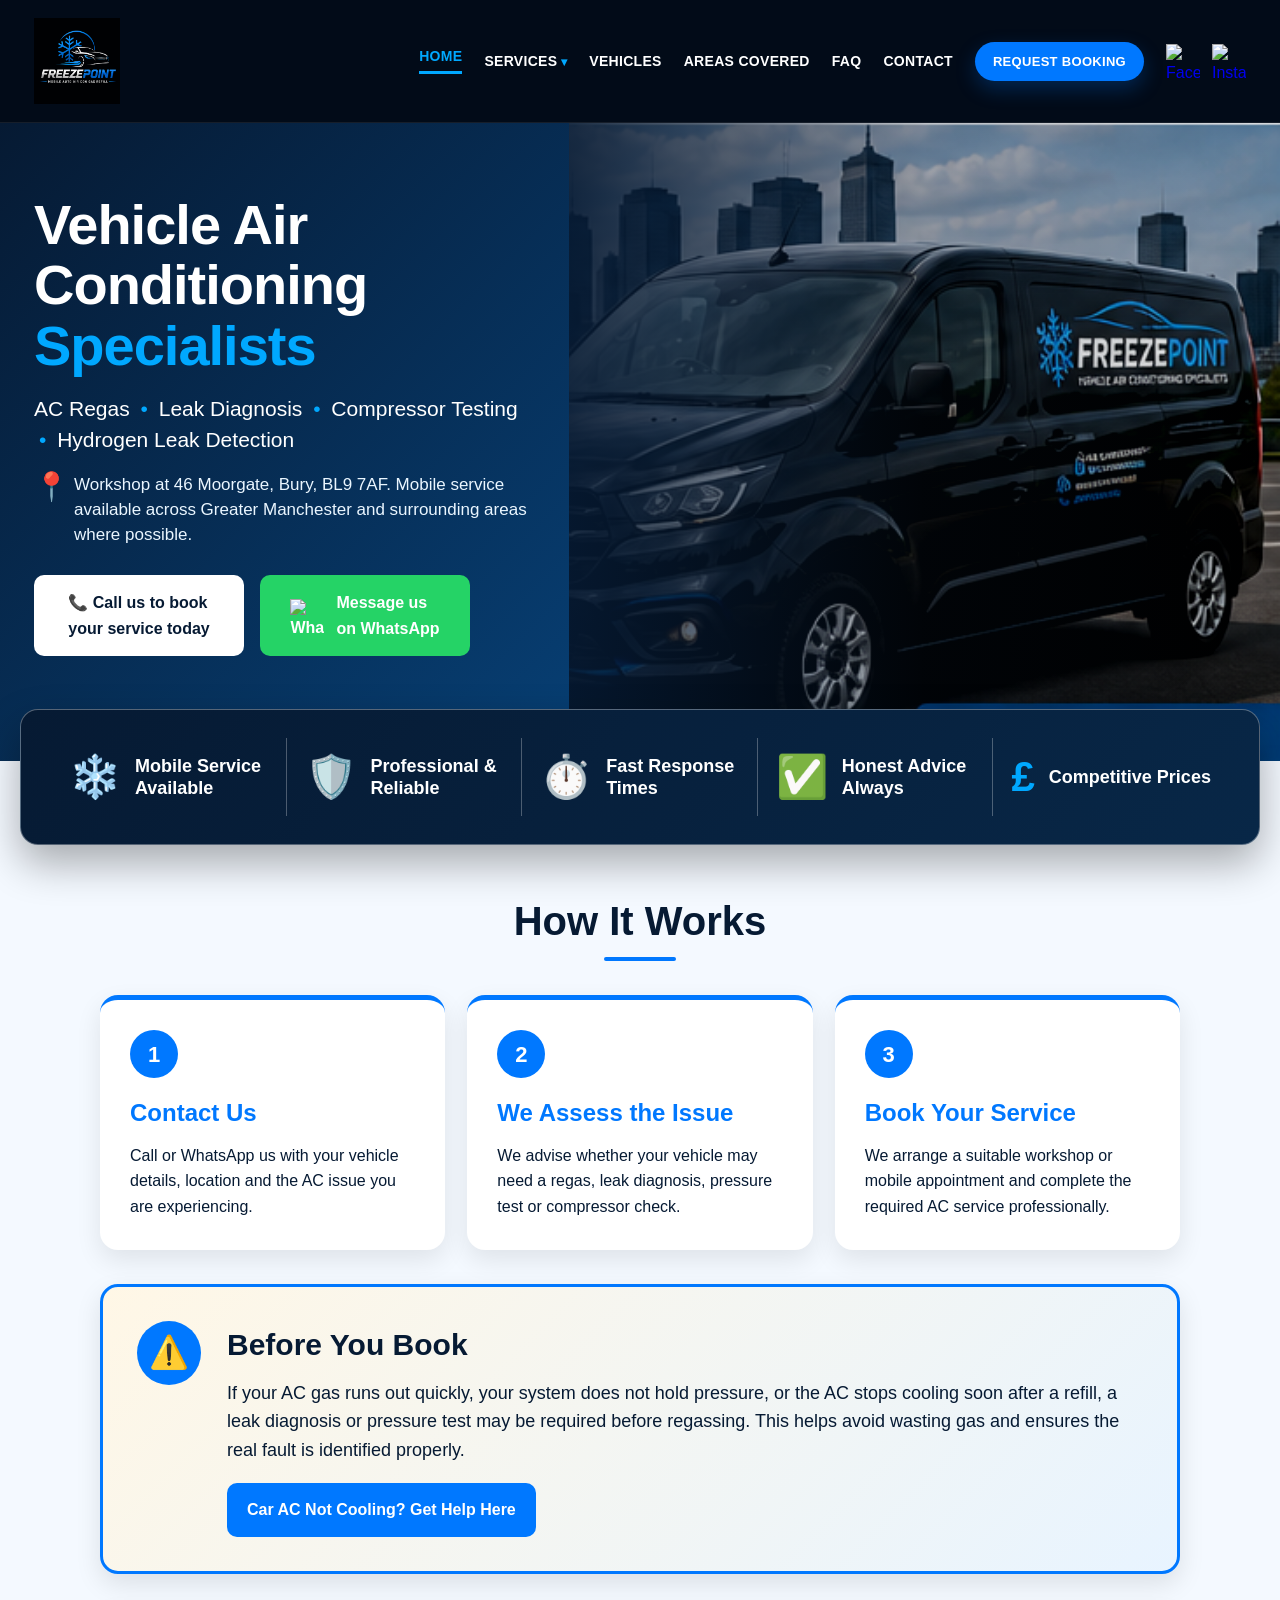
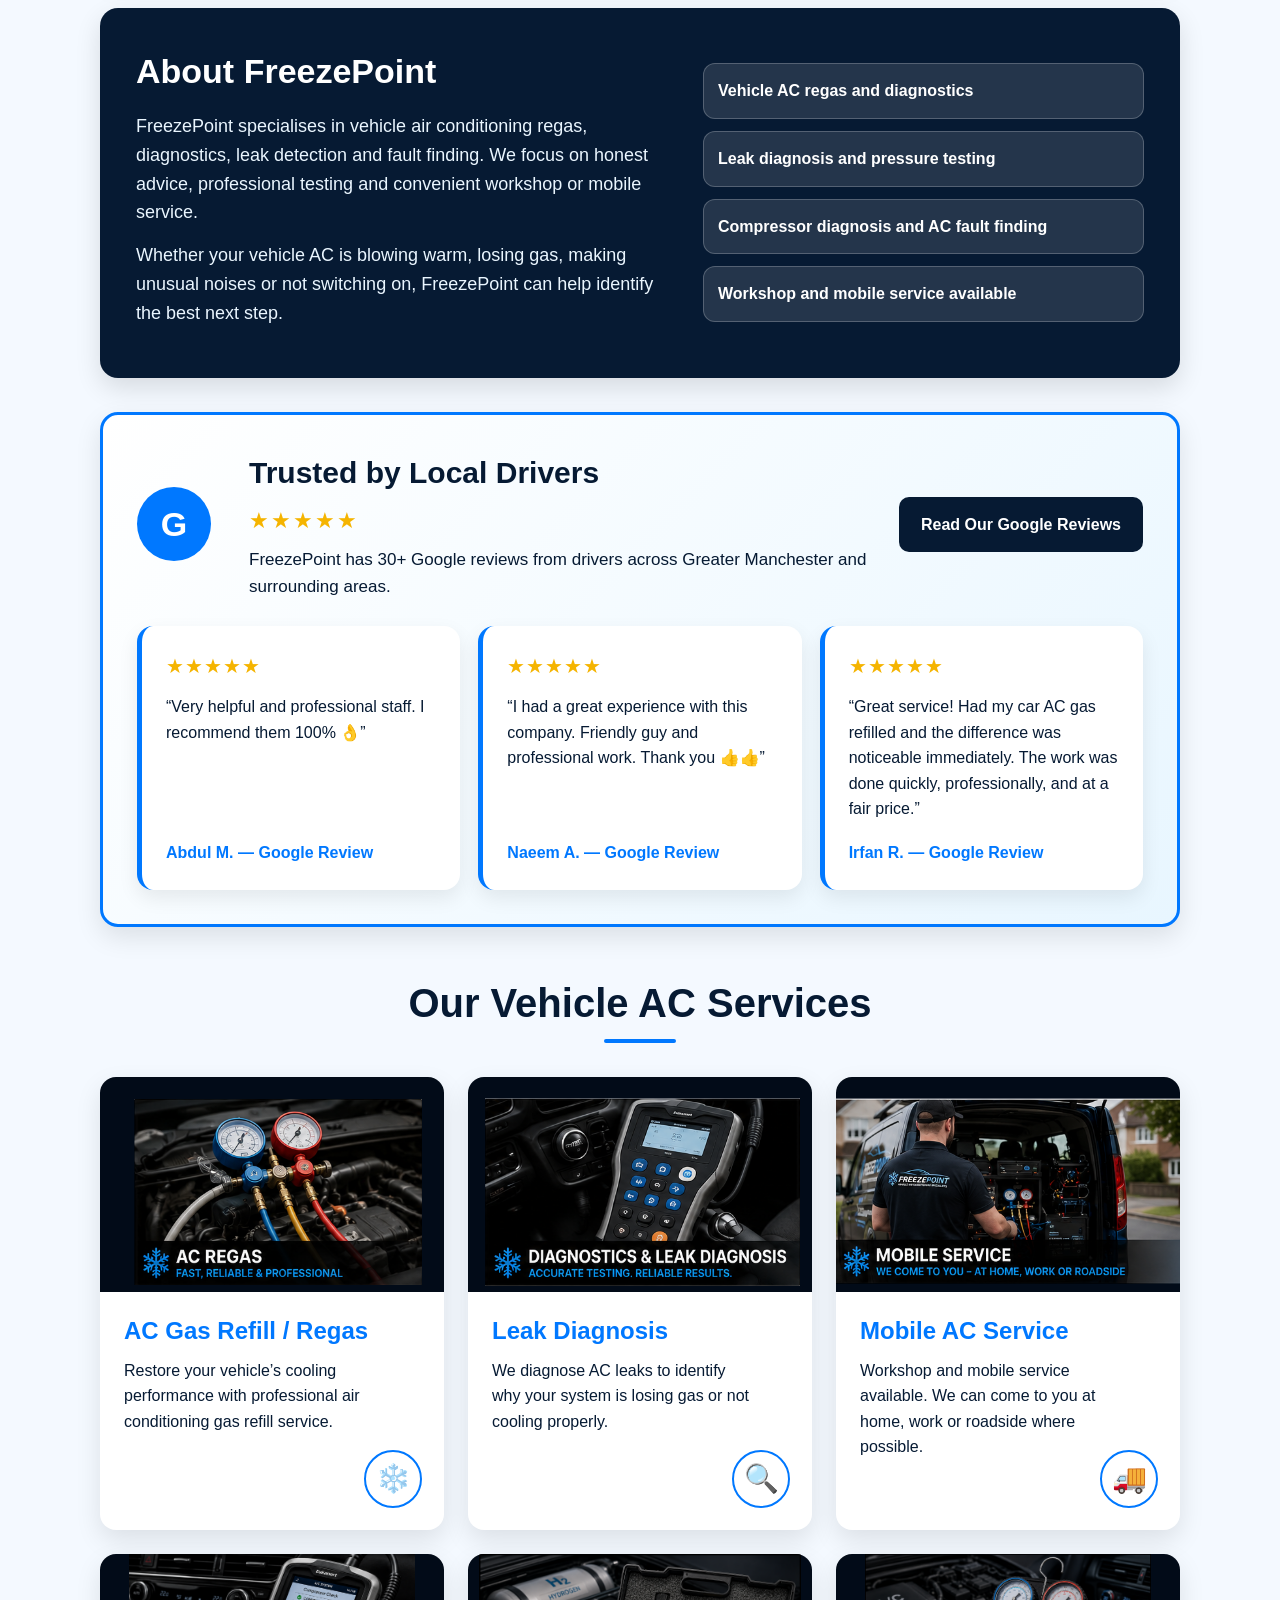
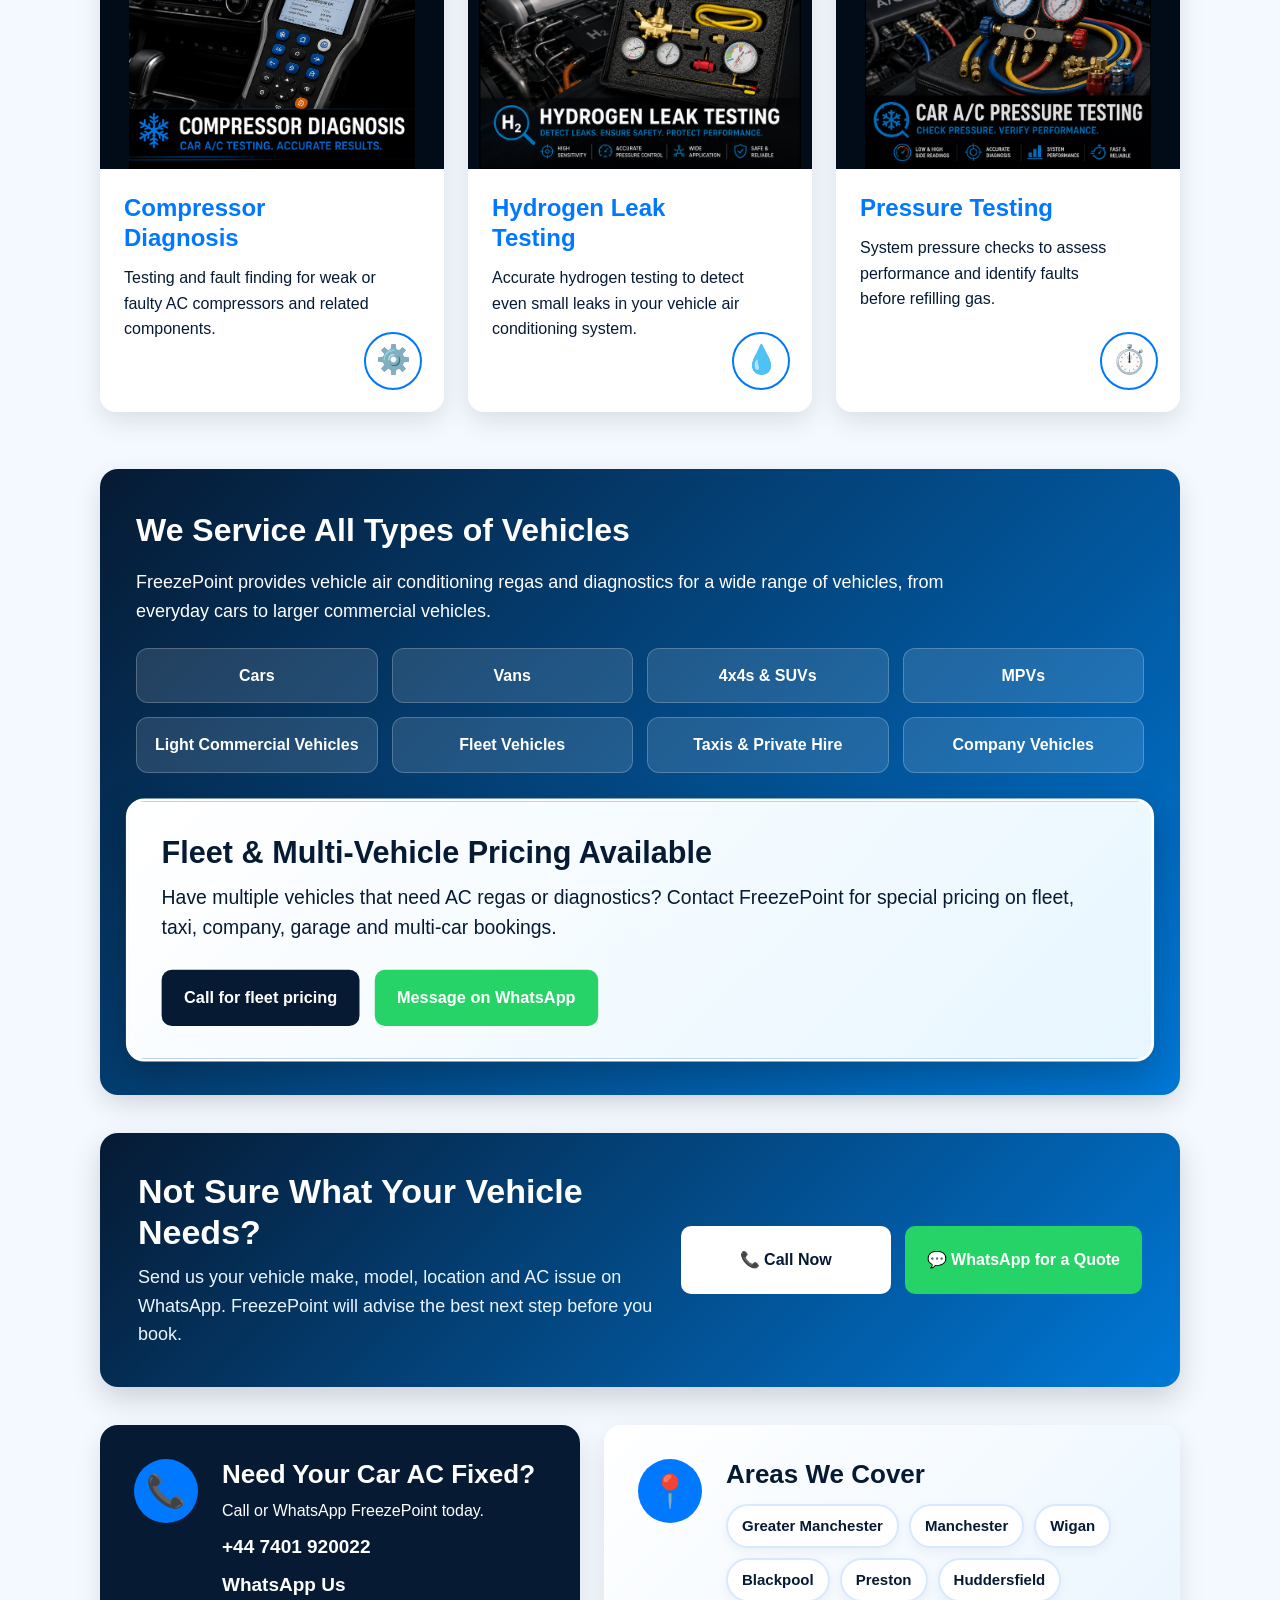
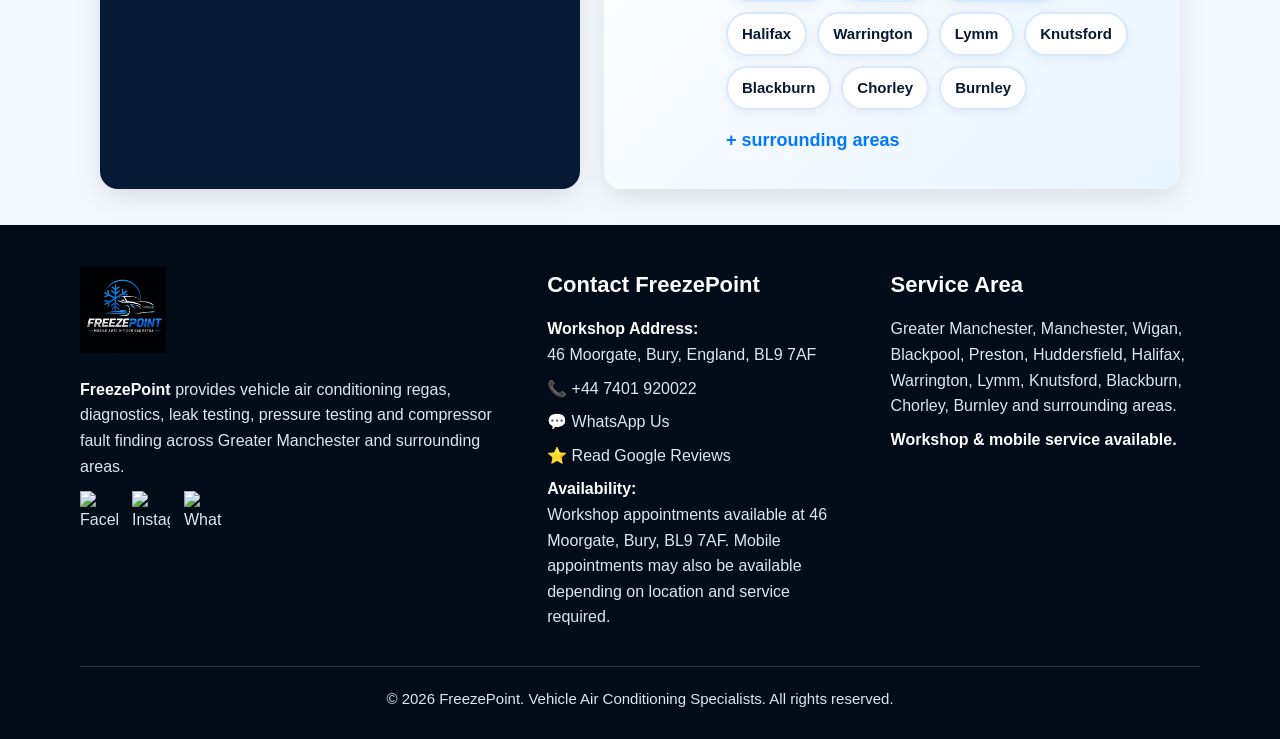
==== commit c3c565ee: "Updated FreezePoint workshop address" ====
--- a/index.html
+++ b/index.html
@@ -27,118 +27,6 @@
     a {
       text-decoration: none;
     }
-
-    .navbar {
-      background: #020b18;
-      padding: 18px 34px;
-      min-height: 118px;
-      display: flex;
-      align-items: center;
-      justify-content: space-between;
-      gap: 25px;
-      flex-wrap: wrap;
-    }
-
-    .logo {
-      height: 100px;
-      width: auto;
-      display: block;
-      object-fit: contain;
-    }
-
-    .nav-right {
-      display: flex;
-      align-items: center;
-      gap: 26px;
-      flex-wrap: wrap;
-    }
-
-    .nav-right a {
-      color: white;
-      font-size: 14px;
-      font-weight: 800;
-      letter-spacing: 0.2px;
-    }
-
-    .nav-right a:hover,
-    .nav-right .active {
-      color: #00a8ff;
-    }
-
-    .nav-right .active {
-      border-bottom: 3px solid #00a8ff;
-      padding-bottom: 8px;
-    }
-
-  .nav-dropdown {
-  position: relative;
-  display: inline-block;
-}
-
-.dropdown-toggle {
-  background: none;
-  border: none;
-  color: white;
-  font-size: 14px;
-  font-weight: 800;
-  letter-spacing: 0.2px;
-  cursor: pointer;
-  font-family: Arial, Helvetica, sans-serif;
-}
-
-.dropdown-toggle::after {
-  content: " ▾";
-  font-size: 12px;
-}
-
-.dropdown-menu {
-  display: none;
-  position: absolute;
-  top: 28px;
-  left: 0;
-  background: #020b18;
-  min-width: 250px;
-  border-radius: 10px;
-  padding: 10px 0;
-  box-shadow: 0 12px 28px rgba(0,0,0,0.28);
-  z-index: 99999;
-  text-align: left;
-}
-
-.dropdown-menu a {
-  display: block;
-  padding: 12px 18px;
-  color: white;
-  font-size: 14px;
-  font-weight: 800;
-  white-space: nowrap;
-}
-
-.dropdown-menu a:hover {
-  background: #061a33;
-  color: #00a8ff;
-}
-
-.nav-dropdown.open .dropdown-menu {
-  display: block;
-}
-    .social-icons {
-      display: flex;
-      gap: 14px;
-      align-items: center;
-    }
-
-    .social-icons img {
-      width: 38px;
-      height: 38px;
-      display: block;
-      transition: transform 0.2s ease;
-    }
-
-    .social-icons img:hover {
-      transform: scale(1.08);
-    }
-
     .hero {
       background: #061a33;
       color: white;
@@ -954,22 +842,7 @@
     }
 
     @media (max-width: 950px) {
-      .logo {
-        height: 90px;
-      }
-
-      .navbar {
-        justify-content: center;
-        text-align: center;
-        padding: 18px 20px;
-      }
-
-      .nav-right {
-        justify-content: center;
-        gap: 16px;
-      }
-
-      .hero {
+           .hero {
         grid-template-columns: 1fr;
       }
 
@@ -1096,219 +969,9 @@
         margin-right: auto;
       }
     }
-  /* PROFESSIONAL TOP NAVIGATION FIX */
-
-.fp-navbar {
-  background: #020b18;
-  padding: 18px 34px;
-  min-height: 104px;
-  display: flex;
-  align-items: center;
-  justify-content: space-between;
-  gap: 28px;
-  border-bottom: 1px solid rgba(255,255,255,0.08);
-  position: relative;
-  z-index: 1000;
-}
-
-.fp-brand {
-  display: flex;
-  align-items: center;
-  flex: 0 0 auto;
-}
-
-.fp-brand img {
-  height: 86px;
-  width: auto;
-  display: block;
-  object-fit: contain;
-}
-
-.fp-nav-right {
-  display: flex;
-  align-items: center;
-  justify-content: flex-end;
-  gap: 22px;
-  flex: 1;
-  min-width: 0;
-}
-
-.fp-menu {
-  display: flex;
-  align-items: center;
-  gap: 22px;
-  white-space: nowrap;
-}
-
-.fp-menu a,
-.fp-services summary {
-  color: white;
-  font-size: 14px;
-  font-weight: 900;
-  letter-spacing: 0.3px;
-  text-transform: uppercase;
-  cursor: pointer;
-  line-height: 1;
-}
-
-.fp-menu a:hover,
-.fp-services summary:hover,
-.fp-menu .active {
-  color: #00a8ff;
-}
-
-.fp-menu .active {
-  border-bottom: 3px solid #00a8ff;
-  padding-bottom: 8px;
-}
-
-.fp-services {
-  position: relative;
-}
-
-.fp-services summary {
-  list-style: none;
-}
-
-.fp-services summary::-webkit-details-marker {
-  display: none;
-}
-
-.fp-services summary::after {
-  content: " ▾";
-  font-size: 12px;
-  color: #00a8ff;
-}
-
-.fp-dropdown {
-  display: none;
-  position: absolute;
-  top: 34px;
-  left: 0;
-  min-width: 260px;
-  background: white;
-  border-radius: 14px;
-  box-shadow: 0 18px 42px rgba(0,0,0,0.28);
-  overflow: hidden;
-  z-index: 2000;
-  border: 1px solid #e2eefb;
-}
-
-.fp-services[open] .fp-dropdown {
-  display: block;
-}
-
-.fp-dropdown a {
-  display: block;
-  color: #061a33;
-  padding: 14px 18px;
-  font-size: 14px;
-  font-weight: 800;
-  text-transform: none;
-  border-bottom: 1px solid #edf3fa;
-}
-
-.fp-dropdown a:hover {
-  background: #f4f9ff;
-  color: #0078ff;
-}
-
-.fp-booking-btn {
-  background: #0078ff;
-  color: white !important;
-  padding: 13px 18px;
-  border-radius: 999px;
-  font-size: 13px !important;
-  font-weight: 900;
-  box-shadow: 0 8px 20px rgba(0,120,255,0.25);
-}
-
-.fp-booking-btn:hover {
-  background: #00a8ff;
-  color: white !important;
-}
-
-.fp-social-icons {
-  display: flex;
-  align-items: center;
-  gap: 12px;
-  flex: 0 0 auto;
-}
-
-.fp-social-icons img {
-  width: 34px;
-  height: 34px;
-  display: block;
-  transition: transform 0.2s ease;
-}
-
-.fp-social-icons img:hover {
-  transform: scale(1.08);
-}
-
-@media (max-width: 1100px) {
-  .fp-navbar {
-    padding: 18px 22px;
-    flex-direction: column;
-    align-items: center;
-    gap: 16px;
-  }
-
-  .fp-brand img {
-    height: 82px;
-  }
-
-  .fp-nav-right {
-    justify-content: center;
-    flex-wrap: wrap;
-    width: 100%;
-  }
-
-  .fp-menu {
-    justify-content: center;
-    flex-wrap: wrap;
-    gap: 16px;
-  }
-
-  .fp-dropdown {
-    left: 50%;
-    transform: translateX(-50%);
-  }
-}
-
-@media (max-width: 650px) {
-  .fp-navbar {
-    padding: 16px;
-  }
-
-  .fp-brand img {
-    height: 76px;
-  }
-
-  .fp-menu {
-    gap: 12px;
-  }
-
-  .fp-menu a,
-  .fp-services summary {
-    font-size: 13px;
-  }
-
-  .fp-booking-btn {
-    width: 100%;
-    text-align: center;
-    justify-content: center;
-    display: inline-flex;
-  }
-
-  .fp-dropdown {
-    position: static;
-    transform: none;
-    margin-top: 12px;
-    width: 100%;
-  }
-}
+ 
   </style>
+  <link rel="stylesheet" href="nav.css">
 </head>
 
 <body>
@@ -1366,7 +1029,7 @@
 
       <div class="hero-location">
         <div class="pin">📍</div>
-        <div>Workshop & mobile service available across Greater Manchester and surrounding areas.</div>
+        <div>Workshop at 46 Moorgate, Bury, BL9 7AF. Mobile service available across Greater Manchester and surrounding areas where possible.</div>
       </div>
 
       <div class="hero-buttons">
@@ -1699,10 +1362,11 @@
 
       <div class="footer-col">
         <h3>Contact FreezePoint</h3>
+        <p><span class="footer-strong">Workshop Address:</span><br>46 Moorgate, Bury, England, BL9 7AF</p>
         <a href="tel:+447401920022">📞 +44 7401 920022</a>
         <a href="https://wa.me/447401920022" target="_blank">💬 WhatsApp Us</a>
         <a href="https://share.google/j4yk6cmoqHJZRJAdz" target="_blank">⭐ Read Google Reviews</a>
-        <p><span class="footer-strong">Availability:</span><br>Workshop and mobile appointments available. Contact us for current availability.</p>
+        <p><span class="footer-strong">Availability:</span><br>Workshop appointments available at 46 Moorgate, Bury, BL9 7AF. Mobile appointments may also be available depending on location and service required.</p>
       </div>
 
       <div class="footer-col">
@@ -1720,21 +1384,5 @@
       © 2026 FreezePoint. Vehicle Air Conditioning Specialists. All rights reserved.
     </div>
   </footer>
-
-<script>
-  function toggleServicesDropdown() {
-    var dropdown = document.querySelector(".nav-dropdown");
-    dropdown.classList.toggle("open");
-  }
-
-  document.addEventListener("click", function(event) {
-    var dropdown = document.querySelector(".nav-dropdown");
-
-    if (!dropdown.contains(event.target)) {
-      dropdown.classList.remove("open");
-    }
-  });
-</script>
-
 </body>
 </html>
--- a/nav.css
+++ b/nav.css
@@ -0,0 +1,215 @@
+/* FreezePoint shared professional navigation */
+
+.fp-navbar {
+  background: #020b18;
+  padding: 18px 34px;
+  min-height: 104px;
+  display: flex;
+  align-items: center;
+  justify-content: space-between;
+  gap: 28px;
+  border-bottom: 1px solid rgba(255,255,255,0.08);
+  position: relative;
+  z-index: 1000;
+}
+
+.fp-brand {
+  display: flex;
+  align-items: center;
+  flex: 0 0 auto;
+}
+
+.fp-brand img {
+  height: 86px;
+  width: auto;
+  display: block;
+  object-fit: contain;
+}
+
+.fp-nav-right {
+  display: flex;
+  align-items: center;
+  justify-content: flex-end;
+  gap: 22px;
+  flex: 1;
+  min-width: 0;
+}
+
+.fp-menu {
+  display: flex;
+  align-items: center;
+  gap: 22px;
+  white-space: nowrap;
+}
+
+.fp-menu a,
+.fp-services summary {
+  color: white;
+  font-size: 14px;
+  font-weight: 900;
+  letter-spacing: 0.3px;
+  text-transform: uppercase;
+  cursor: pointer;
+  line-height: 1;
+  text-decoration: none;
+}
+
+.fp-menu a:hover,
+.fp-services summary:hover,
+.fp-menu .active,
+.fp-services.active summary {
+  color: #00a8ff;
+}
+
+.fp-menu .active,
+.fp-services.active summary {
+  border-bottom: 3px solid #00a8ff;
+  padding-bottom: 8px;
+}
+
+.fp-services {
+  position: relative;
+}
+
+.fp-services summary {
+  list-style: none;
+}
+
+.fp-services summary::-webkit-details-marker {
+  display: none;
+}
+
+.fp-services summary::after {
+  content: " ▾";
+  font-size: 12px;
+  color: #00a8ff;
+}
+
+.fp-dropdown {
+  display: none;
+  position: absolute;
+  top: 34px;
+  left: 0;
+  min-width: 260px;
+  background: white;
+  border-radius: 14px;
+  box-shadow: 0 18px 42px rgba(0,0,0,0.28);
+  overflow: hidden;
+  z-index: 2000;
+  border: 1px solid #e2eefb;
+}
+
+.fp-services[open] .fp-dropdown {
+  display: block;
+}
+
+.fp-dropdown a {
+  display: block;
+  color: #061a33;
+  padding: 14px 18px;
+  font-size: 14px;
+  font-weight: 800;
+  text-transform: none;
+  border-bottom: 1px solid #edf3fa;
+}
+
+.fp-dropdown a:hover {
+  background: #f4f9ff;
+  color: #0078ff;
+}
+
+.fp-booking-btn {
+  background: #0078ff;
+  color: white !important;
+  padding: 13px 18px;
+  border-radius: 999px;
+  font-size: 13px !important;
+  font-weight: 900;
+  box-shadow: 0 8px 20px rgba(0,120,255,0.25);
+}
+
+.fp-booking-btn:hover {
+  background: #00a8ff;
+  color: white !important;
+}
+
+.fp-social-icons {
+  display: flex;
+  align-items: center;
+  gap: 12px;
+  flex: 0 0 auto;
+}
+
+.fp-social-icons img {
+  width: 34px;
+  height: 34px;
+  display: block;
+  transition: transform 0.2s ease;
+}
+
+.fp-social-icons img:hover {
+  transform: scale(1.08);
+}
+
+@media (max-width: 1100px) {
+  .fp-navbar {
+    padding: 18px 22px;
+    flex-direction: column;
+    align-items: center;
+    gap: 16px;
+  }
+
+  .fp-brand img {
+    height: 82px;
+  }
+
+  .fp-nav-right {
+    justify-content: center;
+    flex-wrap: wrap;
+    width: 100%;
+  }
+
+  .fp-menu {
+    justify-content: center;
+    flex-wrap: wrap;
+    gap: 16px;
+  }
+
+  .fp-dropdown {
+    left: 50%;
+    transform: translateX(-50%);
+  }
+}
+
+@media (max-width: 650px) {
+  .fp-navbar {
+    padding: 16px;
+  }
+
+  .fp-brand img {
+    height: 76px;
+  }
+
+  .fp-menu {
+    gap: 12px;
+  }
+
+  .fp-menu a,
+  .fp-services summary {
+    font-size: 13px;
+  }
+
+  .fp-booking-btn {
+    width: 100%;
+    text-align: center;
+    justify-content: center;
+    display: inline-flex;
+  }
+
+  .fp-dropdown {
+    position: static;
+    transform: none;
+    margin-top: 12px;
+    width: 100%;
+  }
+}
